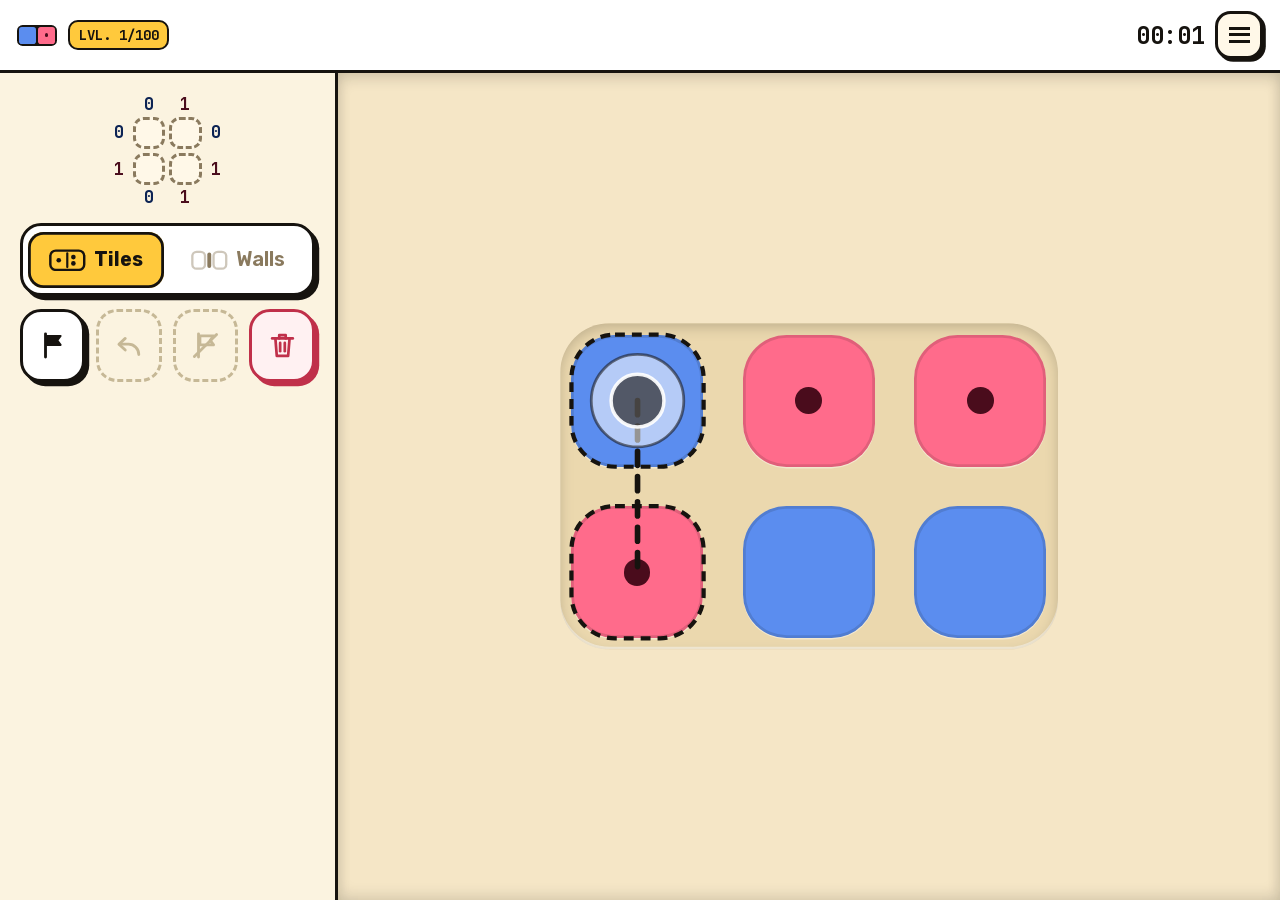
==== coolmath/index.html @ 9a798353 "build 5714780" ====
<!doctype html>
<html lang="en">
  <head>
    <meta charset="UTF-8" />
    <meta name="viewport" content="width=device-width, initial-scale=1, viewport-fit=cover" />
    <meta name="theme-color" content="#fff8e8" />
    <title>Boneset: Domino Puzzle</title>
    <script type="module" crossorigin src="./assets/index-F1v23Ez9.js"></script>
    <link rel="stylesheet" crossorigin href="./assets/index-CDOaywgF.css">
  </head>
  <body>
    <div id="root"></div>
  </body>
</html>
---- coolmath/assets/index-CDOaywgF.css ----
@font-face{font-family:JetBrains Mono;font-style:normal;font-weight:400 700;font-display:swap;src:url([data-uri])format("woff2");unicode-range:U+460-52F,U+1C80-1C8A,U+20B4,U+2DE0-2DFF,U+A640-A69F,U+FE2E-FE2F}@font-face{font-family:JetBrains Mono;font-style:normal;font-weight:400 700;font-display:swap;src:url(./jetbrains-mono-cyrillic-D2jMJ_bk.woff2)format("woff2");unicode-range:U+301,U+400-45F,U+490-491,U+4B0-4B1,U+2116}@font-face{font-family:JetBrains Mono;font-style:normal;font-weight:400 700;font-display:swap;src:url(./jetbrains-mono-latin-ext-Bnd2h4Br.woff2)format("woff2");unicode-range:U+100-2BA,U+2BD-2C5,U+2C7-2CC,U+2CE-2D7,U+2DD-2FF,U+304,U+308,U+329,U+1D00-1DBF,U+1E00-1E9F,U+1EF2-1EFF,U+2020,U+20A0-20AB,U+20AD-20C0,U+2113,U+2C60-2C7F,U+A720-A7FF}@font-face{font-family:JetBrains Mono;font-style:normal;font-weight:400 700;font-display:swap;src:url(./jetbrains-mono-latin-Db4Uuiha.woff2)format("woff2");unicode-range:U+??,U+131,U+152-153,U+2BB-2BC,U+2C6,U+2DA,U+2DC,U+304,U+308,U+329,U+2000-206F,U+20AC,U+2122,U+2191,U+2193,U+2212,U+2215,U+FEFF,U+FFFD}@font-face{font-family:Rubik;font-style:normal;font-weight:500 900;font-display:swap;src:url(./rubik-cyrillic-ext-BgEjOSi_.woff2)format("woff2");unicode-range:U+460-52F,U+1C80-1C8A,U+20B4,U+2DE0-2DFF,U+A640-A69F,U+FE2E-FE2F}@font-face{font-family:Rubik;font-style:normal;font-weight:500 900;font-display:swap;src:url(./rubik-cyrillic-6J3aU1sj.woff2)format("woff2");unicode-range:U+301,U+400-45F,U+490-491,U+4B0-4B1,U+2116}@font-face{font-family:Rubik;font-style:normal;font-weight:500 900;font-display:swap;src:url(./rubik-latin-ext-xIGCplNB.woff2)format("woff2");unicode-range:U+100-2BA,U+2BD-2C5,U+2C7-2CC,U+2CE-2D7,U+2DD-2FF,U+304,U+308,U+329,U+1D00-1DBF,U+1E00-1E9F,U+1EF2-1EFF,U+2020,U+20A0-20AB,U+20AD-20C0,U+2113,U+2C60-2C7F,U+A720-A7FF}@font-face{font-family:Rubik;font-style:normal;font-weight:500 900;font-display:swap;src:url(./rubik-latin-0V_ixqQm.woff2)format("woff2");unicode-range:U+??,U+131,U+152-153,U+2BB-2BC,U+2C6,U+2DA,U+2DC,U+304,U+308,U+329,U+2000-206F,U+20AC,U+2122,U+2191,U+2193,U+2212,U+2215,U+FEFF,U+FFFD}:root{--ink:#16130f;--ink-soft:#4a4136;--sheet:#fff8e8;--card:#fff;--tray:#f5e6c6;--accent:#ffc93c;--done:#3fcf8e;--dash:#c6b896;--muted:#8a7a5e;--error:#e23a57;--sand:#fbf3e0;--plate:#ebd8ae;--danger:#c0304a;--danger-sheet:#fff1f2;--border:2.5px;--drop:5px 5px 0 var(--ink);--column:100%;--zoom:1;--safe-top:calc(var(--safe-area-inset-top,env(safe-area-inset-top,0px)) / var(--zoom));--safe-right:calc(var(--safe-area-inset-right,env(safe-area-inset-right,0px)) / var(--zoom));--safe-bottom:calc(var(--safe-area-inset-bottom,env(safe-area-inset-bottom,0px)) / var(--zoom));--safe-left:calc(var(--safe-area-inset-left,env(safe-area-inset-left,0px)) / var(--zoom));--font-ui:"Rubik", system-ui, -apple-system, "Helvetica Neue", sans-serif;--font-mono:"JetBrains Mono", ui-monospace, "SF Mono", Menlo, monospace;font-family:var(--font-ui);--lightningcss-light:initial;--lightningcss-dark: ;color-scheme:light}@media (width>=720px){:root{--column:640px}}*{box-sizing:border-box}html,body,#root{height:100%}#root{zoom:var(--zoom)}body{background:var(--sheet);color:var(--ink);-webkit-font-smoothing:antialiased;overscroll-behavior:none;margin:0;overflow:hidden}html{-webkit-tap-highlight-color:transparent}button{font:inherit;color:inherit;cursor:pointer}:focus{outline:none}html[data-keyboard] :focus{outline:var(--border) solid var(--ink);outline-offset:3px;box-shadow:none}.app{height:100%}.level{height:calc(100dvh / var(--zoom));background:var(--tray);flex-direction:column;display:flex}.hud{height:calc(52px + var(--safe-top));padding-block:var(--safe-top) 0;padding-inline:max(calc(12px + var(--safe-left)), calc((100% - var(--column)) / 2)) max(calc(12px + var(--safe-right)), calc((100% - var(--column)) / 2));border-bottom:var(--border) solid var(--ink);background:var(--card);flex:none;align-items:center;gap:8px;display:flex}.hud__place{letter-spacing:-.01em;flex:0 auto;align-items:center;gap:8px;min-width:0;margin:0;font-size:15px;font-weight:700;display:flex;overflow:hidden}.hud__pips{background:var(--ink);border-radius:4px;flex:none;gap:1.5px;padding:1.5px;display:inline-flex}.hud__name{text-overflow:ellipsis;white-space:nowrap;overflow:hidden}.hud__badge{border:2px solid var(--ink);background:var(--accent);font-family:var(--font-mono);text-transform:uppercase;white-space:nowrap;border-radius:7px;flex:none;padding:3px 6px;font-size:10px;font-weight:700}.hud__gap{flex:auto}.hud__result{border:2px solid var(--ink);background:var(--sand);border-radius:10px;flex:none;align-items:center;gap:7px;padding:3px 9px;display:flex}.hud__result .clock__time{font-size:17px}.hud__result .hud__note{color:var(--ink);font-size:13px;overflow:visible}.hud__sep{background:#16130f40;border-radius:1px;flex:none;width:2px;height:15px}.hud__pending{background:var(--muted);opacity:.25;border-radius:5px;flex:none;width:32px;height:10px;animation:1.4s ease-in-out infinite pending}.hud__note{text-overflow:ellipsis;min-width:0;font-family:var(--font-mono);color:var(--muted);white-space:nowrap;font-size:10px;font-weight:700;overflow:hidden}@media (width<=389px){.hud{padding-inline:max(calc(10px + var(--safe-left)), calc((100% - var(--column)) / 2)) max(calc(10px + var(--safe-right)), calc((100% - var(--column)) / 2));gap:6px}.hud__result{gap:5px;padding-inline:7px}}.hud__menu{border:var(--border) solid var(--ink);background:var(--sheet);width:34px;height:34px;box-shadow:2px 2px 0 var(--ink);border-radius:11px;flex:none;justify-content:center;align-items:center;padding:0;display:flex}.bars{border-top:2.5px solid var(--ink);border-bottom:2.5px solid var(--ink);width:15px;height:11px;display:block}.bars:before{content:"";background:var(--ink);width:100%;height:2.5px;margin-top:1.75px;display:block}.tick{border-bottom:var(--border) solid var(--ink);border-left:var(--border) solid var(--ink);display:block;transform:rotate(-45deg)}.cross{display:block;position:relative}.cross:before,.cross:after{width:100%;height:var(--border);margin-top:calc(var(--border) / -2);content:"";background:var(--ink);border-radius:1px;position:absolute;top:50%;left:0}.cross:before{transform:rotate(45deg)}.cross:after{transform:rotate(-45deg)}.field{touch-action:none;-webkit-user-select:none;user-select:none;flex:auto;min-height:0;position:relative}.field__stage{position:absolute;inset:0}.field--solved{pointer-events:none}.field--solved .field__stage{animation:.7s ease-out both settle}.field__tray{z-index:1;pointer-events:none;position:absolute;inset:0;overflow:visible}.field__tray-face{fill:var(--plate)}.field__tray-lip{fill:#ffffff80}.field__tray-shade{fill:#16130f2e}.half{z-index:2;transition:transform 80ms ease-out,box-shadow 80ms ease-out;position:absolute;box-shadow:inset 0 0 0 2px #16130f21,0 1px #fff6}.half--deal{animation:.15s cubic-bezier(.2,.8,.25,1) backwards half-deal}.half--press{animation:90ms ease-out both half-press}.half--trail{animation:.14s ease-out both half-trail}.half--nope{z-index:7;animation:.15s ease-in-out both half-nope}.half--covered{z-index:4;box-shadow:inset 0 -3px #16130f29}.half--selected{z-index:6;box-shadow:0 0 0 3px var(--ink), 0 0 0 7px var(--accent), 4px 4px 0 #16130f73;transform:scale(1.06)}.half__dot{border-radius:50%;position:absolute}.bone{z-index:3;box-shadow:0 0 0 2.5px var(--ink), inset 0 2px 0 #ffffffe6, 3px 4px 0 #16130f38;background:linear-gradient(155deg,#fffefa 0%,#fcf5e7 52%,#f0e4cd 100%);position:absolute}.bone--drop{animation:.11s cubic-bezier(.2,.8,.25,1) both bone-drop}.bone--out{z-index:3;pointer-events:none;animation:80ms ease-in both bone-out}.bone--ghost{z-index:2;opacity:.32;pointer-events:none}.bone--duplicate{box-shadow:0 0 0 3px var(--error), inset 0 2px 0 #ffffffe6, 3px 4px 0 #e23a574d;animation:.42s ease-in-out 2 nudge}.bone__divider{background:#16130f9e;border-radius:2px;position:absolute}.wall{z-index:5;background:var(--ink);position:absolute;box-shadow:0 1px #ffffff40}.wall--in{animation:90ms ease-out both wall-grow}.wall--hint{opacity:.22;pointer-events:none;animation:none}.actions{height:44px;padding-block:0;padding-inline:max(calc(18px + var(--safe-left)), calc((100% - var(--column)) / 2)) max(calc(18px + var(--safe-right)), calc((100% - var(--column)) / 2));background:var(--tray);flex:none;justify-content:center;align-items:center;display:flex}.autofill{border:var(--border) solid var(--ink);background:var(--done);height:38px;box-shadow:3px 3px 0 var(--ink);border-radius:13px;align-items:center;gap:9px;padding:0 18px;font-size:15px;font-weight:900;display:inline-flex}.footer{border-top:var(--border) solid var(--ink);background:var(--sand);flex-direction:column;flex:none;display:flex}.footer__body{padding-block:16px calc(16px + var(--safe-bottom));padding-inline:max(calc(14px + var(--safe-left)), calc((100% - var(--column)) / 2)) max(calc(14px + var(--safe-right)), calc((100% - var(--column)) / 2));flex-wrap:wrap;align-items:flex-start;gap:14px;display:flex}.tools{flex-direction:column;flex:130px;gap:9px;min-width:0;display:flex}.modes{border:var(--border) solid var(--ink);background:var(--card);height:52px;box-shadow:3px 3px 0 var(--ink);border-radius:15px;flex:none;gap:4px;padding:4px;display:flex}.mode{--mode-gap:6px;gap:var(--mode-gap);min-width:0;color:var(--muted);background:0 0;border:0;border-radius:11px;flex:1 1 0;justify-content:center;align-items:center;padding:0;font-size:14px;font-weight:600;display:flex}.mode__word{text-overflow:ellipsis;white-space:nowrap;overflow:hidden}.modes--iconic .mode{gap:0}.modes--iconic .mode__word{visibility:hidden;width:0}.mode--active{background:var(--accent);box-shadow:inset 0 0 0 2px var(--ink);color:var(--ink);font-weight:700}html[data-keyboard] .mode:focus{outline-offset:0}.checkpoint{flex:none;gap:8px;display:flex}.checkpoint__button{border:var(--border) solid var(--ink);background:var(--card);min-width:0;height:52px;box-shadow:3px 3px 0 var(--ink);border-radius:15px;flex:1 1 0;justify-content:center;align-items:center;padding:0;display:flex}.checkpoint__button--set{background:var(--accent)}.checkpoint__button:disabled{border-style:dashed;border-color:var(--dash);background:var(--sand);box-shadow:none;color:var(--dash);cursor:default}.checkpoint__button--off{border-style:dashed;border-color:var(--danger);background:var(--danger-sheet);box-shadow:3px 3px 0 var(--danger);color:var(--danger)}.checkpoint__button--clear{border-color:var(--danger);background:var(--danger-sheet);box-shadow:3px 3px 0 var(--danger);color:var(--danger)}.matrix{--matrix-cell:18px;--matrix-label:10px;--matrix-gap:3px;gap:var(--matrix-gap);flex-direction:column;flex:none;align-self:flex-start;display:flex}.matrix__head{gap:var(--matrix-gap);display:flex}.matrix__head:before,.matrix__head:after{width:var(--matrix-label);content:"";flex:none}.matrix__col{width:var(--matrix-cell);text-align:center}.matrix__row{gap:var(--matrix-gap);align-items:center;display:flex}.matrix__label{width:var(--matrix-label);text-align:center;flex:none}.matrix__col,.matrix__label{font-family:var(--font-mono);font-size:9px;font-weight:700;line-height:1}.matrix__cells{gap:var(--matrix-gap);display:flex}.matrix__chip{width:var(--matrix-cell);height:var(--matrix-cell);border-radius:calc(var(--matrix-cell) / 3);justify-content:center;align-items:center;display:flex}.matrix__chip--placed{border:var(--border) solid var(--ink);background:var(--done);box-shadow:2px 2px 0 var(--ink)}.matrix__chip--empty{border:var(--border) dashed var(--muted);background:var(--sheet)}.matrix__chip--duplicate{border:var(--border) solid var(--ink);background:var(--error);box-shadow:2px 2px 0 var(--ink)}.matrix .tick{width:8px;height:4.5px;margin-top:-2px;animation:.32s ease-out both pop}.matrix .cross{width:8px;height:8px;animation:.32s ease-out both pop-cross}.clock__time{font-family:var(--font-mono);letter-spacing:-.02em;font-variant-numeric:tabular-nums;flex:none;font-size:17px;font-weight:700}.veil{z-index:22;background:var(--sheet);text-align:center;border:0;flex-direction:column;justify-content:center;align-items:center;gap:10px;width:100%;padding:24px;display:flex;position:fixed;inset:0}html[data-keyboard] .veil:focus{outline:none}.veil__title{letter-spacing:-.02em;font-size:28px;font-weight:900}.veil__text{max-width:280px;color:var(--ink-soft);font-size:14px;font-weight:500;line-height:1.5}.win{z-index:30;padding:calc(20px + var(--safe-top)) calc(16px + var(--safe-right)) calc(6px + var(--safe-bottom)) calc(16px + var(--safe-left));justify-content:center;align-items:flex-end;display:flex;position:fixed;inset:0}.win:before{content:"";background:linear-gradient(#16130f61 0%,#16130f6b 40%,#16130f9e 70% 100%);animation:.2s ease-out both fade;position:absolute;inset:0}.win__panel{border:var(--border) solid var(--ink);background:var(--card);width:100%;max-width:420px;box-shadow:var(--drop);will-change:transform, opacity;border-radius:24px;flex-direction:column;gap:9px;padding:16px 16px 14px;animation:.42s cubic-bezier(.42,.68,.32,1.3) 60ms both rise;display:flex;position:relative}.win__head{flex-direction:column;gap:3px;display:flex}.win__title{letter-spacing:-.01em;margin:0;font-size:27px;font-weight:900;line-height:1}.win__place{color:var(--ink-soft);margin:0;font-size:15px;font-weight:600}.win__time{border:var(--border) solid var(--ink);background:var(--tray);border-radius:16px;flex-direction:column;gap:2px;padding:8px 14px 10px;display:flex}.win__label{font-family:var(--font-mono);letter-spacing:.12em;text-transform:uppercase;color:var(--muted);font-size:11px}.win__clock{font-family:var(--font-mono);font-variant-numeric:tabular-nums;font-size:32px;font-weight:700;line-height:1.05}.win__board{border:var(--border) solid var(--ink);background:var(--sheet);border-radius:16px;flex-direction:column;padding:9px 14px 11px;display:flex}.win__boardHead{justify-content:space-between;align-items:center;gap:10px;display:flex}.win__counted{border:2px solid var(--ink);background:var(--accent);font-family:var(--font-mono);letter-spacing:.08em;text-transform:uppercase;border-radius:6px;padding:1px 5px;font-size:10px}.win__rank{font-family:var(--font-mono);font-variant-numeric:tabular-nums;margin:5px 0 0;font-size:23px;font-weight:700;line-height:1}.win__first{margin:5px 0 0;font-size:17px;font-weight:600;line-height:1.25}.win__offline{color:var(--ink-soft);text-wrap:pretty;margin:5px 0 0;font-size:15px;line-height:1.35}.win__retry{border:0;border-bottom:2px solid var(--accent);background:0 0;margin:5px 0 4px;padding:0;font-size:14px;font-weight:600}.win__extra{grid-template-rows:0fr;min-height:0;transition:grid-template-rows .2s ease-out;display:grid}.win__extra[data-open=true]{grid-template-rows:1fr}.win__extraInner{min-height:0;margin-inline:-6px;padding-inline:6px;overflow:hidden}.win__ratio{color:var(--ink-soft);margin:5px 0 0;font-size:14px;line-height:1.3}.win__scale{border:2px solid var(--ink);background:var(--tray);border-radius:6px;height:12px;margin-top:2px;position:relative}.win__scaleFill{background:var(--ink);border-radius:2px 0 0 2px;position:absolute;inset:0 auto 0 0}.win__scaleMark{border:2px solid var(--ink);background:var(--accent);border-radius:3px;width:8px;height:14px;margin-left:-4px;position:absolute;top:-3px}.win__scale--top{background:var(--accent)}.win__pending{background:var(--muted);opacity:.25;border-radius:5px;width:48px;height:17px;animation:1.4s ease-in-out infinite pending;display:inline-block}.win__pending--counted{width:66px;height:17px}.win__pending--rank{width:148px;height:23px;margin-top:5px}@keyframes pending{0%,to{opacity:.18}50%{opacity:.35}}@media (prefers-reduced-motion:reduce){.hud__pending,.win__pending,.half,.half--press,.half--trail,.half--nope,.half--deal,.bone--drop,.bone--out,.bone--duplicate,.wall--in,.field--solved .field__stage,.matrix .tick,.matrix .cross{animation:none}.half{transition:none}.half--nope{outline:3px solid var(--error);outline-offset:2px}}.win__button{border:var(--border) solid var(--ink);background:var(--accent);height:58px;box-shadow:4px 4px 0 var(--ink);border-radius:16px;padding:0;font-size:19px;font-weight:700}.win__again{flex-direction:column;align-items:center;gap:4px;display:flex}.win__replay{border:var(--border) solid var(--ink);background:var(--card);border-radius:16px;width:100%;height:44px;padding:0;font-size:17px;font-weight:700}.win__note{font-family:var(--font-mono);color:var(--muted);text-align:center;margin:0;font-size:11px;line-height:1.4}html[data-keyboard] .win__retry:focus{outline-offset:1px}.pause{z-index:15;padding-block:calc(26px + var(--safe-top)) calc(6px + var(--safe-bottom));padding-inline:max(calc(18px + var(--safe-left)), calc((100% - var(--column)) / 2)) max(calc(18px + var(--safe-right)), calc((100% - var(--column)) / 2));background:var(--sheet);flex-direction:column;display:flex;position:fixed;inset:0;overflow:clip}.pause__head{z-index:1;flex:none;align-items:center;gap:14px;display:flex;position:relative}.pause__bones{z-index:0;left:max(0px, calc((100% - var(--column)) / 2));right:max(0px, calc((100% - var(--column)) / 2));top:calc(76px + var(--safe-top));pointer-events:none;position:absolute;bottom:0}.pauseBone{box-sizing:border-box;border:3px solid var(--ink);background:var(--sheet);width:96px;height:180px;box-shadow:var(--drop);border-radius:16px;flex-direction:column;animation:.24s cubic-bezier(.2,.8,.25,1) both pause-bone;display:flex;position:absolute}.pauseBone__half{flex:1;grid-template-rows:repeat(3,1fr);grid-template-columns:repeat(3,1fr);place-items:center;padding:8px 10px;display:grid}.pauseBone__line{background:var(--ink);flex:none;height:3px}.pauseBone__pip{background:var(--ink);border-radius:50%;width:14px;height:14px}.pauseBone--left{top:46px;left:-34px;transform:rotate(-9deg)}.pauseBone--right{background:#fff1d0;animation-delay:40ms;top:20px;right:-40px;transform:rotate(13deg)}.pauseBone--mid{animation-delay:80ms;top:160px;left:104px;transform:rotate(4deg)}.pause__card{z-index:1;border:var(--border) solid var(--ink);background:var(--card);box-shadow:var(--drop);border-radius:24px;flex-direction:column;gap:9px;margin-top:auto;padding:16px 16px 14px;animation:.2s ease-out both pause-card;display:flex;position:relative}.pause__spot{border:var(--border) solid var(--ink);background:var(--tray);border-radius:16px;flex-direction:column;gap:2px;padding:8px 14px 10px;display:flex}.pause__label{font-family:var(--font-mono);letter-spacing:.12em;text-transform:uppercase;color:var(--muted);font-size:11px}.pause__time{font-family:var(--font-mono);font-variant-numeric:tabular-nums;font-size:32px;font-weight:700;line-height:1.05}.pause__copy{background:0 0;border:0;justify-content:center;align-items:center;height:44px;padding:0;display:flex}.pause__copyText{border-bottom:var(--border) solid var(--accent);color:var(--ink-soft);align-items:center;gap:7px;padding-bottom:2px;font-size:14px;font-weight:600;display:inline-flex}.pause__copyIcon{font-size:13px}.pause__quit{border:var(--border) solid var(--ink);background:var(--card);border-radius:16px;justify-content:center;align-items:center;height:44px;font-size:17px;font-weight:700;display:flex}.pause__resume{border:var(--border) solid var(--ink);background:var(--accent);height:58px;box-shadow:4px 4px 0 var(--ink);border-radius:16px;justify-content:center;align-items:center;font-size:19px;font-weight:700;display:flex}.pause__resume,.pause__quit,.pause__failOk{transition:transform 80ms ease-out,box-shadow 80ms ease-out}.pause__resume:active,.pause__failOk:active{box-shadow:0 0 0 var(--ink);transform:translate(4px,4px)}.pause__quit:active{transform:translateY(3px)}.pause__toast{left:26px;right:26px;bottom:calc(100% + 14px + var(--border));background:var(--ink);height:40px;color:var(--sheet);border-radius:14px;justify-content:center;align-items:center;gap:8px;margin:0;font-size:14px;font-weight:600;animation:.16s ease-out both pause-toast;display:flex;position:absolute}.pause__toast--leaving{animation:.2s ease-out both pause-toast-out}.pause__toastTick{color:var(--accent)}.pause__failure{z-index:2;justify-content:center;align-items:center;padding:22px;display:flex;position:fixed;inset:0}.pause__backdrop{background:#16130f8c;border:0;animation:.16s ease-out both fade;position:absolute;inset:0}.pause__failCard{border:var(--border) solid var(--ink);background:var(--card);width:100%;max-width:344px;box-shadow:var(--drop);border-radius:24px;flex-direction:column;gap:10px;padding:18px 18px 16px;display:flex;position:relative}.pause__failTitle{letter-spacing:-.01em;margin:0;font-size:21px;font-weight:800;line-height:1.1}.pause__failText{color:var(--ink-soft);margin:0;font-size:14px;font-weight:500;line-height:1.45}.pause__id{border:var(--border) solid var(--ink);background:var(--tray);font-family:var(--font-mono);overflow-wrap:anywhere;-webkit-user-select:all;user-select:all;border-radius:14px;margin:0;padding:10px 13px;font-size:14px;line-height:1.4}.pause__failOk{border:var(--border) solid var(--ink);background:var(--accent);height:48px;box-shadow:4px 4px 0 var(--ink);border-radius:16px;justify-content:center;align-items:center;margin-top:2px;font-size:17px;font-weight:700;display:flex}@keyframes pause-card{0%{opacity:0;transform:translateY(34px)}to{opacity:1;transform:translateY(0)}}@keyframes pause-bone{0%{opacity:0}to{opacity:1}}@keyframes pause-toast{0%{opacity:0;transform:translateY(8px)}to{opacity:1;transform:translateY(0)}}@keyframes pause-toast-out{0%{opacity:1}to{opacity:0}}@media (prefers-reduced-motion:reduce){.pause__card,.pauseBone,.pause__toast,.pause__backdrop{animation:none}}@media (height<=520px){.pause__bones{display:none}.pause{overflow:clip auto}.pause__card{flex:none}}.confirm{z-index:25;background:#16130f9e;justify-content:center;align-items:center;padding:20px;display:flex;position:fixed;inset:0}.confirm__panel{border:var(--border) solid var(--ink);background:var(--sheet);width:100%;max-width:340px;box-shadow:var(--drop);border-radius:20px;flex-direction:column;gap:9px;padding:18px 18px 16px;display:flex}.confirm__title{letter-spacing:-.01em;margin:0;font-size:20px;font-weight:900}.confirm__text{color:var(--ink-soft);margin:0 0 4px;font-size:14px;font-weight:500;line-height:1.5}.confirm__button{border:var(--border) solid var(--ink);background:var(--card);box-shadow:3px 3px 0 var(--ink);border-radius:12px;padding:12px;font-size:15px;font-weight:900}.confirm__button--main{background:var(--error);color:var(--sheet)}.confirm__button--plain{box-shadow:none;color:var(--muted);background:0 0;border-color:#0000;padding:8px 12px 2px;font-size:14px;font-weight:700}.resume{z-index:30;background:#16130f9e;justify-content:center;align-items:center;padding:20px;display:flex;position:fixed;inset:0}.resume__panel{border:var(--border) solid var(--ink);background:var(--sheet);width:100%;max-width:340px;box-shadow:var(--drop);border-radius:20px;flex-direction:column;gap:9px;padding:18px 18px 16px;display:flex}.resume__title{letter-spacing:-.01em;margin:0;font-size:20px;font-weight:900}.resume__place{align-items:center;gap:8px;margin:0;display:flex}.resume__pips{background:var(--ink);border-radius:5px;flex:none;gap:2px;padding:2px;display:inline-flex}.resume__dim{font-family:var(--font-mono);color:var(--muted);font-size:13px;font-weight:700}.resume__note{text-overflow:ellipsis;white-space:nowrap;font-size:14px;font-weight:700;overflow:hidden}.resume__text{color:var(--ink-soft);margin:0 0 4px;font-size:14px;font-weight:500;line-height:1.5}.resume__button{border:var(--border) solid var(--ink);background:var(--card);box-shadow:3px 3px 0 var(--ink);border-radius:12px;padding:12px;font-size:15px;font-weight:900}.resume__button--main{background:var(--accent)}.resume__button--plain{box-shadow:none;color:var(--muted);background:0 0;border-color:#0000;padding:8px 12px 2px;font-size:14px;font-weight:700}.chapters{z-index:10;background:var(--sheet);overscroll-behavior:contain;position:fixed;inset:0;overflow-y:auto}.chapters__bar{z-index:1;height:calc(56px + var(--safe-top));padding-block:var(--safe-top) 0;padding-inline:max(calc(14px + var(--safe-left)), calc((100% - var(--column)) / 2)) max(calc(14px + var(--safe-right)), calc((100% - var(--column)) / 2));border-bottom:var(--border) solid var(--ink);background:var(--sheet);align-items:baseline;gap:10px;display:flex;position:sticky;top:0}.chapters__title{letter-spacing:-.01em;flex:none;align-self:center;margin:0;font-size:22px;font-weight:900}.chapters__count{min-width:0;font-family:var(--font-mono);color:var(--muted);flex:auto;align-self:center;font-size:11px;font-weight:700}.chapters__close{border:var(--border) solid var(--ink);background:var(--card);width:36px;height:36px;box-shadow:2px 2px 0 var(--ink);border-radius:12px;flex:none;align-self:center;padding:0;font-size:15px;font-weight:800;line-height:1}.chapters__list{padding-block:16px calc(24px + var(--safe-bottom));padding-inline:max(calc(18px + var(--safe-left)), calc((100% - var(--column)) / 2)) max(calc(18px + var(--safe-right)), calc((100% - var(--column)) / 2));flex-direction:column;gap:14px;display:flex}.chapters__card{background:var(--tray);border-radius:20px;flex-direction:column;gap:12px;padding:12px 12px 14px;display:flex}.chapters__name{margin:0;display:flex}.chapters__grid{grid-template-columns:repeat(6,minmax(0,1fr));gap:8px;display:grid}.chapters__tile{aspect-ratio:1;border-radius:14px;justify-content:center;align-items:center;padding:0;font-size:17px;font-weight:800;display:flex;position:relative}.chapters__tile--done{border:var(--border) solid var(--ink);background:var(--done);box-shadow:3px 3px 0 var(--ink)}.chapters__tile--open{border:var(--border) solid var(--ink);background:var(--accent);box-shadow:4px 4px 0 var(--ink)}.chapters__tile--locked{border:var(--border) dashed var(--dash);background:var(--sand);color:var(--dash);cursor:default}.chapters .tick{width:8px;height:4.5px;position:absolute;top:6px;right:7px}.sr-only{clip-path:inset(50%);white-space:nowrap;width:1px;height:1px;position:absolute;overflow:hidden}.chapters__chips{background:var(--ink);box-shadow:3px 3px 0 var(--ink);border-radius:8px;gap:3px;padding:3px;display:inline-flex}.pips__half{position:relative}.pips__dot{border-radius:50%;position:absolute}.legal{z-index:1;color:var(--muted);text-decoration:underline;-webkit-text-decoration-color:var(--dash);text-decoration-color:var(--dash);text-underline-offset:3px;align-self:center;padding:8px 10px;font-size:12px;position:relative}.menu>.legal{margin-top:auto}.level>.legal{flex:none;padding:5px 10px}@media (hover:hover){.legal:hover{color:var(--ink);-webkit-text-decoration-color:var(--ink);text-decoration-color:var(--ink)}}.menu{height:calc(100dvh / var(--zoom));padding-block:calc(26px + var(--safe-top)) calc(18px + var(--safe-bottom));padding-inline:max(calc(18px + var(--safe-left)), calc((100% - var(--column)) / 2)) max(calc(18px + var(--safe-right)), calc((100% - var(--column)) / 2));background:var(--sheet);overscroll-behavior:contain;flex-direction:column;gap:30px;display:flex;position:relative;overflow:clip auto}.menu__head{align-items:center;gap:14px;display:flex}.menu__title{letter-spacing:-.02em;flex:1;margin:0;font-size:34px;font-weight:900;line-height:1}.menu__mark{flex:none;width:52px;height:50px;position:relative}.menu__markGhost,.menu__bonesGhost{background:#16130f14;border:3px dashed #16130f61;border-radius:12px;position:absolute}.menu__markGhost{width:34px;height:45px;top:3px;left:14px;transform:rotate(-7deg)}.menu__markBone{width:34px;height:45px;position:absolute;top:0;left:0;transform:rotate(-7deg)}.menu__markBone,.menu__bonesBone{box-sizing:border-box;border:3px solid var(--ink);box-shadow:4px 4px 0 var(--ink);background:linear-gradient(155deg,#fffefa 0%,#f0e4cd 100%);border-radius:12px;flex-direction:column;padding:4px;display:flex}.menuBone__half{flex:1;justify-content:center;align-items:center;gap:3px;display:flex}.menuBone__line{background:var(--ink);border-radius:2px;flex:none;height:3px;margin:0 2px}.menuBone__pip{background:var(--ink);border-radius:50%;width:7px;height:7px}.menu__tools{flex:none;gap:8px;display:flex}.menu__tool{box-sizing:border-box;border:var(--border) solid var(--ink);background:var(--card);width:48px;height:48px;font-family:var(--font-mono);color:var(--ink);border-radius:14px;justify-content:center;align-items:center;font-size:14px;font-weight:700;display:flex;position:relative;overflow:hidden}.menu__tool--on{background:var(--ink);color:var(--sheet)}.menu__tool--on .menu__note{color:var(--sheet);font-size:20px}.menu__tool .menu__note{color:var(--muted);font-size:20px}.menu__toolIcon{fill:none;width:22px;height:22px;stroke:var(--muted);stroke-width:2.2px;stroke-linecap:round}.menu__tool--on .menu__toolIcon{stroke:var(--sheet)}.menu__toolSlash{background:var(--ink);width:38px;height:3px;position:absolute;top:19px;left:2px;transform:rotate(-42deg)}@media (width<=389px){.menu__head,.pause__head{gap:10px}.menu__title{font-size:25px}.menu__tool{width:44px;height:44px}}.menu__head--three{gap:10px}.menu__head--three .menu__tool{width:44px;height:44px}.menu__head--three .menu__title{font-size:clamp(20px, calc((100vw / var(--zoom) - 256px) / 4.5), 34px)}.menu__list{z-index:1;flex-direction:column;gap:10px;display:flex;position:relative}.menu__head{z-index:1;position:relative}.menu__item{border:var(--border) solid var(--ink);background:var(--card);min-height:72px;box-shadow:5px 5px 0 var(--ink);text-align:left;border-radius:18px;align-items:center;gap:12px;padding:13px 18px;display:flex}.menu__text{flex-direction:column;flex:1;gap:6px;min-width:0;display:flex}.menu__item--main{background:var(--accent);min-height:96px}.menu__item--start{min-height:110px}.menu__name{letter-spacing:-.01em;font-size:19px;font-weight:700;line-height:1}.menu__item--main .menu__name{font-size:25px;font-weight:800}.menu__item--start .menu__name{font-size:34px;font-weight:900}.menu__hint{color:var(--muted);font-size:15px;font-weight:600;line-height:1}.menu__item--main .menu__hint{color:#6b5a2e}.menu__note{font-family:var(--font-mono);font-variant-numeric:tabular-nums;color:var(--muted);flex:none;font-size:13px;font-weight:700}.menu__item--main .menu__note{border:2px solid var(--ink);color:var(--ink);border-radius:10px;padding:5px 9px;font-size:15px}.menu__itemBone{box-sizing:border-box;border:3px solid var(--ink);background:var(--sheet);border-radius:12px;flex-direction:column;flex:none;width:36px;height:48px;padding:4px;display:flex;transform:rotate(-7deg)}.menu__scale{gap:3px;display:flex}.menu__step{background:#e8e0ce;border-radius:3px;flex:1 1 0;max-width:24px;height:6px}.menu__step--done{background:var(--ink)}.menu__step--now{background:var(--accent)}.menu__challenges{border:var(--border) solid var(--ink);box-shadow:5px 5px 0 var(--ink);background:#fff1d0;border-radius:18px;flex-direction:column;display:flex;overflow:hidden}.menu__challengeTitle{border-bottom:var(--border) solid var(--ink);letter-spacing:-.01em;margin:0;padding:13px 18px 11px;font-size:19px;font-weight:700}.menu__row{grid-template-columns:repeat(3,minmax(0,1fr));display:grid}.menu__slot{border:0;border-right:var(--border) solid var(--ink);text-align:left;background:0 0;flex-direction:column;justify-content:center;gap:9px;min-width:0;min-height:88px;padding:12px;display:flex}.menu__slot:last-child{border-right:0}html[data-keyboard] .menu__slot:focus{outline-offset:calc(-3px - var(--border))}.menu__slot--done{background:var(--accent)}.menu__slot--done .menu__note{color:#6b5a2e}.menu__place{box-sizing:border-box;background:var(--ink);height:22px;color:var(--accent);font-family:var(--font-mono);font-variant-numeric:tabular-nums;white-space:nowrap;border-radius:7px;align-items:center;padding:0 6px;font-size:10px;font-weight:700;line-height:1;display:flex}.menu__slotHead{flex-wrap:wrap;justify-content:space-between;align-items:center;gap:5px;display:flex}.menu__slotName{font-size:15px;font-weight:700;line-height:1}.menu__tick{box-sizing:border-box;border:2.5px solid var(--ink);background:var(--sheet);border-radius:7px;justify-content:center;align-items:center;width:22px;height:22px;font-size:13px;font-weight:700;line-height:1;display:flex}.menu__tick--done{background:var(--ink);color:var(--accent)}.menu__bones{z-index:0;pointer-events:none;position:fixed;inset:0;overflow:clip}.menu__bonesGhost{left:calc(max(0px, (100% - var(--column)) / 2) - 50px);border-width:8px;border-radius:40px;width:158px;height:228px;position:absolute;bottom:-128px;transform:rotate(15deg)}.menu__bonesBone{right:calc(max(0px, (100% - var(--column)) / 2) - 56px);width:158px;height:228px;box-shadow:none;border-width:8px;border-radius:40px;padding:11px;position:absolute;bottom:-146px;transform:rotate(-12deg)}.menu__bonesBone .menuBone__line{border-radius:4px;height:8px;margin:0 3px}.menu__bonesBone .menuBone__pip{width:21px;height:21px}.menu__bonesBone .menuBone__half{gap:8px}.menu__langSheet{z-index:20;flex-direction:column;justify-content:flex-end;display:flex;position:fixed;inset:0}.menu__langBackdrop{background:#16130f61;border:0;position:absolute;inset:0}.menu__langCard{max-height:calc(86dvh / var(--zoom));padding:18px 18px calc(26px + var(--safe-bottom));padding-inline:max(calc(18px + var(--safe-left)), calc((100% - var(--column)) / 2)) max(calc(18px + var(--safe-right)), calc((100% - var(--column)) / 2));border-top:var(--border) solid var(--ink);background:var(--sheet);border-radius:24px 24px 0 0;flex-direction:column;gap:8px;animation:.26s cubic-bezier(.2,.8,.25,1) both menu-sheet;display:flex;position:relative}.menu__langHead{justify-content:space-between;align-items:center;margin-bottom:8px;display:flex}.menu__langTitle{margin:0;font-size:23px;font-weight:800;line-height:1}.menu__langList{overscroll-behavior:contain;flex-direction:column;flex-shrink:1;gap:8px;min-height:0;display:flex;overflow-y:auto}.menu__lang{border:var(--border) solid var(--ink);background:var(--card);text-align:left;border-radius:15px;flex-shrink:0;align-items:center;gap:10px;min-height:58px;padding:0 16px;display:flex}.menu__lang--on{background:var(--accent)}.menu__langName{flex:1;font-size:17px;font-weight:700}.menu__item,.menu__lang{transition:transform 80ms ease-out,box-shadow 80ms ease-out}.menu__item:active,.menu__lang:active{box-shadow:0 0 0 var(--ink);transform:translate(5px,5px)}.menu__tool,.menu__slot{transition:transform 80ms ease-out}.menu__tool:active,.menu__slot:active{transform:translateY(3px)}@keyframes menu-deal{0%{opacity:0;transform:translateY(-20px)}to{opacity:1;transform:translateY(0)}}@keyframes menu-rise{0%{opacity:0;transform:translateY(56px)}to{opacity:1;transform:translateY(0)}}@keyframes menu-sheet{0%{transform:translateY(100%)}to{transform:translateY(0)}}.menu__head,.menu__item,.menu__challenges{animation:.28s cubic-bezier(.2,.8,.25,1) both menu-deal}.menu__bones{animation:.34s cubic-bezier(.2,.8,.25,1) .24s both menu-rise}@media (prefers-reduced-motion:reduce){.menu__head,.menu__item,.menu__challenges,.menu__bones,.menu__langCard{animation:none}}.finale{height:calc(100dvh / var(--zoom));padding:calc(24px + var(--safe-top)) calc(20px + var(--safe-right)) calc(24px + var(--safe-bottom)) calc(20px + var(--safe-left));background:var(--sheet);display:flex;overflow-y:auto}.finale__card{border:var(--border) solid var(--ink);background:var(--card);width:100%;max-width:420px;box-shadow:var(--drop);border-radius:20px;flex-direction:column;flex:none;gap:12px;margin:auto;padding:22px 20px 24px;display:flex}.finale__title{letter-spacing:-.01em;margin:0;font-size:22px;font-weight:900}.finale__text{color:var(--ink-soft);margin:0;font-size:14px;font-weight:500;line-height:1.5}.finale__button{border:var(--border) solid var(--ink);background:var(--accent);box-shadow:3px 3px 0 var(--ink);border-radius:12px;margin-top:6px;padding:12px;font-size:15px;font-weight:900}.survey{border-top:var(--border) solid var(--ink);flex-direction:column;gap:8px;margin-top:4px;padding-top:14px;display:flex}.survey__question{margin:0;font-size:14px;font-weight:900}.survey__scale{grid-template-columns:repeat(11,1fr);gap:2px;display:grid}.survey__mark{border:var(--border) solid var(--ink);background:var(--card);height:38px;color:var(--ink);border-radius:9px;padding:0;font-size:13px;font-weight:700}.survey__mark[data-mark=picked]{background:var(--accent);box-shadow:inset 3px 3px #16130f1f}.survey__bounds{color:var(--muted);justify-content:space-between;gap:8px;font-size:11px;font-weight:600;display:flex}.survey__comment{flex-direction:column;gap:6px;margin-top:6px;display:flex}.survey__field{border:var(--border) solid var(--ink);background:var(--card);font-family:var(--font-ui);color:var(--ink);resize:none;border-radius:14px;padding:10px 12px;font-size:14px}.survey__field::placeholder{color:var(--dash)}.survey__send{border:var(--border) solid var(--ink);background:var(--card);box-shadow:3px 3px 0 var(--ink);border-radius:12px;margin-top:2px;padding:11px;font-size:14px;font-weight:900}.survey__send:disabled{box-shadow:none;opacity:.45}.survey__hint{color:var(--muted);margin:0;font-size:12px;font-weight:500}.survey__thanks{border:var(--border) solid var(--ink);background:var(--sand);border-radius:14px;margin:0;padding:12px 14px;font-size:14px;font-weight:700}@keyframes pop{0%{opacity:0;transform:rotate(-45deg)scale(.2)}60%{transform:rotate(-45deg)scale(1.2)}to{opacity:1;transform:rotate(-45deg)scale(1)}}@keyframes pop-cross{0%{opacity:0;transform:scale(.2)}60%{transform:scale(1.2)}to{opacity:1;transform:scale(1)}}@keyframes bone-drop{0%{opacity:0;transform:translateY(-4px)scale(.92)}to{opacity:1;transform:translateY(0)scale(1)}}@keyframes bone-out{0%{opacity:1;transform:scale(1)}to{opacity:0;transform:translateY(-3px)scale(.94)}}@keyframes half-press{0%,to{transform:translateY(0)}45%{transform:translateY(2px)}}@keyframes half-trail{0%{box-shadow:0 0 0 3px var(--ink), 0 0 0 7px var(--accent), 4px 4px 0 #16130f73;transform:scale(1.06)}to{transform:scale(1);box-shadow:inset 0 0 0 2px #16130f21,0 1px #fff6}}@keyframes half-nope{0%,to{transform:translate(0)}30%{transform:translate(-2.5px)}70%{transform:translate(2.5px)}}@keyframes half-deal{0%{opacity:0;transform:scale(.55)}70%{opacity:1;transform:scale(1.06)}to{opacity:1;transform:scale(1)}}@keyframes wall-grow{0%{opacity:.3;transform:scale(.4)}to{opacity:1;transform:scale(1)}}@keyframes nudge{0%,to{transform:translate(0)}25%{transform:translate(-3px)}75%{transform:translate(3px)}}@keyframes fade{0%{opacity:0}to{opacity:1}}@keyframes rise{0%{opacity:0;transform:translateY(72px)}to{opacity:1;transform:translateY(0)}}@keyframes settle{0%{transform:scale(1)}22%{transform:scale(.985)}55%{transform:scale(1.025)}to{transform:scale(1)}}@media (prefers-reduced-motion:reduce){*,:before,:after{transition-duration:.01ms!important;animation-duration:.01ms!important;animation-iteration-count:1!important}}.builder,.history{--gutter:18px;height:calc(100dvh / var(--zoom));background:var(--sheet);overscroll-behavior:contain;flex-direction:column;display:flex}.history{overflow-y:auto}.screen__bar{z-index:1;height:calc(56px + var(--safe-top));padding-block:var(--safe-top) 0;padding-inline:max(calc(var(--gutter,14px) + var(--safe-left)), calc((100% - var(--column)) / 2)) max(calc(var(--gutter,14px) + var(--safe-right)), calc((100% - var(--column)) / 2));border-bottom:var(--border) solid var(--ink);background:var(--sheet);flex:none;align-items:center;gap:12px;display:flex;position:sticky;top:0}.screen__title{letter-spacing:-.01em;text-overflow:ellipsis;white-space:nowrap;flex:1;min-width:0;margin:0;font-size:22px;font-weight:900;overflow:hidden}.screen__close{border:var(--border) solid var(--ink);background:var(--card);width:36px;height:36px;box-shadow:2px 2px 0 var(--ink);border-radius:12px;flex:none;padding:0;font-size:15px;font-weight:800;line-height:1}.builder{--gutter:16px}.builder__body{padding-block:12px 16px;padding-inline:max(calc(var(--gutter) + var(--safe-left)), calc((100% - var(--column)) / 2)) max(calc(var(--gutter) + var(--safe-right)), calc((100% - var(--column)) / 2));flex-direction:column;flex:1;gap:12px;display:flex;overflow-y:auto}.builder__block{flex-direction:column;gap:6px;display:flex}.builder__label{font-family:var(--font-mono);letter-spacing:.1em;text-transform:uppercase;color:var(--muted);margin:0;font-size:10px;font-weight:700}.builder__hint{color:var(--muted);margin:0;font-size:13px;font-weight:600;line-height:1.4}.builder__steps{grid-template-columns:repeat(3,minmax(0,1fr));gap:7px;display:grid}.builder__step{border:var(--border) solid var(--ink);background:var(--card);height:40px;box-shadow:3px 3px 0 var(--ink);border-radius:13px;justify-content:center;align-items:center;padding:0 4px;display:flex}.builder__pips{background:var(--ink);border-radius:4px;gap:1.5px;padding:1.5px;display:inline-flex}.builder__step--active{background:var(--accent);box-shadow:4px 4px 0 var(--ink)}.builder__grades{gap:7px;display:flex}.builder__grade{border:var(--border) solid var(--ink);background:var(--card);min-width:0;height:42px;box-shadow:3px 3px 0 var(--ink);border-radius:13px;flex:1 1 0;padding:0 4px;font-size:13px;font-weight:700}.builder__grade--active{background:var(--accent);box-shadow:4px 4px 0 var(--ink)}.builder__grade[data-reachable=no]{border-color:var(--dash);background:var(--sand);box-shadow:none;color:var(--dash);cursor:default}.builder__toggles{flex-direction:column;gap:6px;display:flex}.builder__toggle{border:var(--border) solid var(--ink);background:var(--card);min-height:40px;box-shadow:3px 3px 0 var(--ink);text-align:left;border-radius:13px;justify-content:space-between;align-items:center;gap:10px;padding:7px 7px 7px 13px;font-size:14px;font-weight:700;display:flex}.builder__toggle-text{flex-direction:column;gap:2px;min-width:0;display:flex}.builder__toggle-hint{color:var(--muted);font-size:12px;font-weight:600;line-height:1.3}.builder__switch{border:var(--border) solid var(--ink);background:var(--sand);border-radius:999px;flex:none;justify-content:flex-start;align-items:center;width:48px;height:26px;padding:0 2px;display:flex}.builder__toggle--on .builder__switch{background:var(--accent);justify-content:flex-end}.builder__knob{background:var(--ink);border-radius:50%;width:18px;height:18px}.builder__refusal{border:var(--border) solid var(--error);background:var(--card);border-radius:14px;margin:0;padding:11px 13px;font-size:13px;font-weight:700;line-height:1.4}.builder__panel{padding-block:12px calc(16px + var(--safe-bottom));padding-inline:max(calc(var(--gutter) + var(--safe-left)), calc((100% - var(--column)) / 2)) max(calc(var(--gutter) + var(--safe-right)), calc((100% - var(--column)) / 2));border-top:var(--border) solid var(--ink);background:var(--sand);flex-direction:column;flex:none;gap:10px;display:flex}.builder__panel .builder__refusal{padding:8px 11px;font-size:12px}.builder__id{gap:8px;display:flex}.builder__input{border:var(--border) solid var(--ink);background:var(--card);min-width:0;height:46px;font-family:var(--font-mono);color:var(--ink);border-radius:14px;flex:1;padding:0 13px;font-size:12px}.builder__input::placeholder{color:var(--dash)}.builder__open{border:var(--border) solid var(--ink);background:var(--card);width:96px;height:46px;box-shadow:3px 3px 0 var(--ink);border-radius:14px;flex:none;padding:0;font-size:14px;font-weight:700}.builder__open:disabled{border-style:dashed;border-color:var(--dash);box-shadow:none;color:var(--dash);cursor:default;background:0 0}.builder__verdict{font-family:var(--font-mono);color:var(--muted);align-items:center;gap:8px;margin:0;font-size:12px;display:flex}.builder__play{border:var(--border) solid var(--ink);background:var(--accent);height:58px;box-shadow:4px 4px 0 var(--ink);border-radius:18px;font-size:19px;font-weight:800}.history__list{padding-block:16px calc(24px + var(--safe-bottom));padding-inline:max(calc(var(--gutter) + var(--safe-left)), calc((100% - var(--column)) / 2)) max(calc(var(--gutter) + var(--safe-right)), calc((100% - var(--column)) / 2));flex-direction:column;flex:1;gap:10px;display:flex}.history__day{flex-direction:column;gap:10px;display:flex}.history__day+.history__day{margin-top:8px}.history__day-title{font-family:var(--font-mono);letter-spacing:.08em;text-transform:uppercase;color:var(--muted);align-items:center;gap:10px;margin:0;font-size:11px;font-weight:700;display:flex}.history__day-title:after{background:var(--dash);content:"";border-radius:1px;flex:1;height:2px}.history__row{border:var(--border) solid var(--ink);background:var(--card);box-shadow:var(--drop);text-align:left;border-radius:16px;flex-direction:column;gap:6px;padding:12px 14px;display:flex}.history__top{align-items:baseline;gap:10px;display:flex}.history__pips{background:var(--ink);border-radius:5px;flex:none;gap:2px;padding:2px;display:inline-flex}.history__step{flex:1;align-items:center;gap:8px;min-width:0;display:flex}.history__size{font-family:var(--font-mono);color:var(--muted);font-size:12px;font-weight:700}.history__time{border:var(--border) solid var(--ink);background:var(--accent);font-family:var(--font-mono);border-radius:10px;flex:none;padding:4px 9px;font-size:12px;font-weight:700}.history__slot{flex:none;justify-content:flex-end;min-width:80px;display:flex}.history__place{border:var(--border) solid var(--muted);font-family:var(--font-mono);color:var(--muted);border-radius:10px;flex:none;padding:4px 8px;font-size:12px;font-weight:700}.history__pending{background:var(--muted);opacity:.18;border-radius:10px;flex:none;width:42px;height:24px;animation:1.4s ease-in-out infinite pending}@media (prefers-reduced-motion:reduce){.history__pending{animation:none}}.history__meta{font-family:var(--font-mono);color:var(--muted);font-size:11px;line-height:1.4}.history__broken{border:var(--border) solid var(--error);background:var(--card);border-radius:14px;margin:0;padding:11px 13px;font-size:13px;font-weight:700}.level__field{background:var(--tray);flex-direction:column;flex:auto;min-height:0;display:flex;position:relative;box-shadow:inset 0 4px 10px #16130f24,inset 0 -4px 10px #16130f1a}.level__field .field{flex:auto}.lesson{z-index:6;max-width:min(var(--column), 640px);border:var(--border) solid var(--ink);background:var(--accent);box-shadow:var(--drop);pointer-events:none;border-radius:14px;align-items:center;gap:10px;margin-inline:auto;padding:9px 10px 9px 12px;display:flex;position:absolute;bottom:6px;left:10px;right:10px}.lesson__text{flex:auto;margin:0;font-size:13px;font-weight:600;line-height:1.25}.lesson__skip{border:var(--border) solid var(--ink);background:var(--card);color:var(--ink);font-family:var(--font-ui);pointer-events:auto;cursor:pointer;border-radius:10px;flex:none;padding:6px 10px;font-size:11px;font-weight:700}.field__hint{z-index:5;pointer-events:none;position:absolute;inset:0;overflow:visible}.field__hint-cell{fill:none;stroke:var(--ink);stroke-dasharray:7 5;stroke-width:3px}.field__hint-line{fill:none;stroke:var(--ink);stroke-dasharray:10 8;stroke-linecap:round;stroke-linejoin:round;stroke-width:4px;animation:.9s linear infinite hint-run}.field__hint-seam{fill:var(--accent);stroke:var(--ink);stroke-width:2.5px}.field__hint-pad{fill:#16130f9e;stroke:#ffffffeb;stroke-width:2.5px}.field__hint-touch{fill:#ffffff8c;stroke:#16130f8c;stroke-width:2px;animation:1.3s ease-out infinite hint-touch}@keyframes hint-touch{0%{opacity:.15;transform:scale(.55)}55%{opacity:.5;transform:scale(1)}to{opacity:.15;transform:scale(.55)}}.trace{z-index:6;pointer-events:none;width:100%;height:100%;position:fixed;inset:0;overflow:visible}.trace__chip{fill:var(--done);stroke:var(--ink);stroke-width:var(--border)}.trace__tick{fill:none;stroke:var(--ink);stroke-width:2.5px;stroke-linecap:round;stroke-linejoin:round}.trace__ring{fill:none;stroke:var(--ink);stroke-width:3px}@keyframes trace-ring{0%{opacity:0;transform-box:fill-box;transform-origin:50%;transform:scale(.9)}12%{opacity:.9;transform-box:fill-box;transform-origin:50%;transform:scale(1)}to{opacity:0;transform-box:fill-box;transform-origin:50%;transform:scale(2.1)}}.field__hint-edge{fill:none;stroke:var(--ink);stroke-dasharray:7 5;stroke-width:3px}@keyframes hint-run{to{stroke-dashoffset:-18px}}.crash{min-height:calc(100dvh / var(--zoom));background:var(--sheet);color:var(--ink);text-align:center;flex-direction:column;justify-content:center;align-items:center;gap:16px;padding:24px;display:flex}.crash__title{margin:0;font-size:24px;font-weight:900}.crash__hint{max-width:32ch;color:var(--ink-soft);margin:0;font-size:16px;line-height:1.5}.crash__button{border:var(--border) solid var(--ink);background:var(--accent);box-shadow:var(--drop);border-radius:14px;padding:14px 20px;font-size:16px;font-weight:900}.scene__head{padding-block:calc(14px + var(--safe-top)) 10px;padding-inline:max(calc(16px + var(--safe-left)), calc((100% - var(--column)) / 2)) max(calc(16px + var(--safe-right)), calc((100% - var(--column)) / 2));justify-content:space-between;align-items:center;gap:12px;display:flex}.scene__title{letter-spacing:-.01em;margin:0;font-size:19px;font-weight:800}.scene__close{border:var(--border) solid var(--ink);background:var(--card);color:var(--ink);font-family:var(--font-ui);cursor:pointer;border-radius:12px;flex:none;padding:8px 12px;font-size:12px;font-weight:700}.lesson__act{border:var(--border) solid var(--ink);background:var(--ink);color:var(--sheet);font-family:var(--font-ui);pointer-events:auto;cursor:pointer;border-radius:10px;flex:none;padding:6px 10px;font-size:11px;font-weight:700}[data-lesson-focus]{outline:3px dashed var(--ink);outline-offset:3px}@media (width>=720px){.pause__card{margin-top:28px;margin-bottom:auto}.pause__toast{left:0;right:0;top:calc(100% + 14px + var(--border));bottom:auto}.pause__bones{height:0;top:auto}.pauseBone--left{top:auto;bottom:-96px}.pauseBone--right{top:auto;bottom:-84px;right:-24px}.pauseBone--mid{top:auto;bottom:-126px;left:calc(50% - 48px)}}@media (width>=640px) and (height>=360px) and (orientation:landscape){.level{--panel:clamp(240px, calc(23vw / var(--zoom)), 320px);grid-template-rows:auto minmax(0,1fr) auto auto;grid-template-areas:"hud hud""panel field""panel actions""panel legal";grid-template-columns:var(--panel) minmax(0, 1fr);display:grid}.level>.legal{grid-area:legal}.hud,.scene__head{--column:100%;grid-area:hud}.level__field{grid-area:field}.actions{grid-area:actions}.footer{border-top:0;border-right:var(--border) solid var(--ink);grid-area:panel;overflow-y:auto}.footer__body{flex-flow:column;align-items:stretch;gap:12px}.matrix{--matrix-label:14px;--matrix-cell:clamp(18px, calc((var(--panel) - 28px - 2 * var(--matrix-label) - 8 * var(--matrix-gap)) / 7), 26px);align-self:center}.matrix__col,.matrix__label{font-size:12px}}@media (hover:hover) and (pointer:fine){button:not(:disabled){transition:transform 90ms ease-out}button:not(:disabled,.mode,.veil,.menu__item,.menu__slot,.menu__tool,.menu__lang,.pause__resume,.pause__quit,.pause__failOk):hover{transform:translate(-1px,-1px)}button:not(:disabled,.mode,.veil,.menu__item,.menu__slot,.menu__tool,.menu__lang,.pause__resume,.pause__quit,.pause__failOk):active{transform:translate(1px,1px)}.mode:not(.mode--active):hover{background:var(--sheet);color:var(--ink)}.field:not(.field--solved) .half:not(.half--covered,.half--selected):hover{filter:brightness(1.05);transform:translateY(-1px)}}
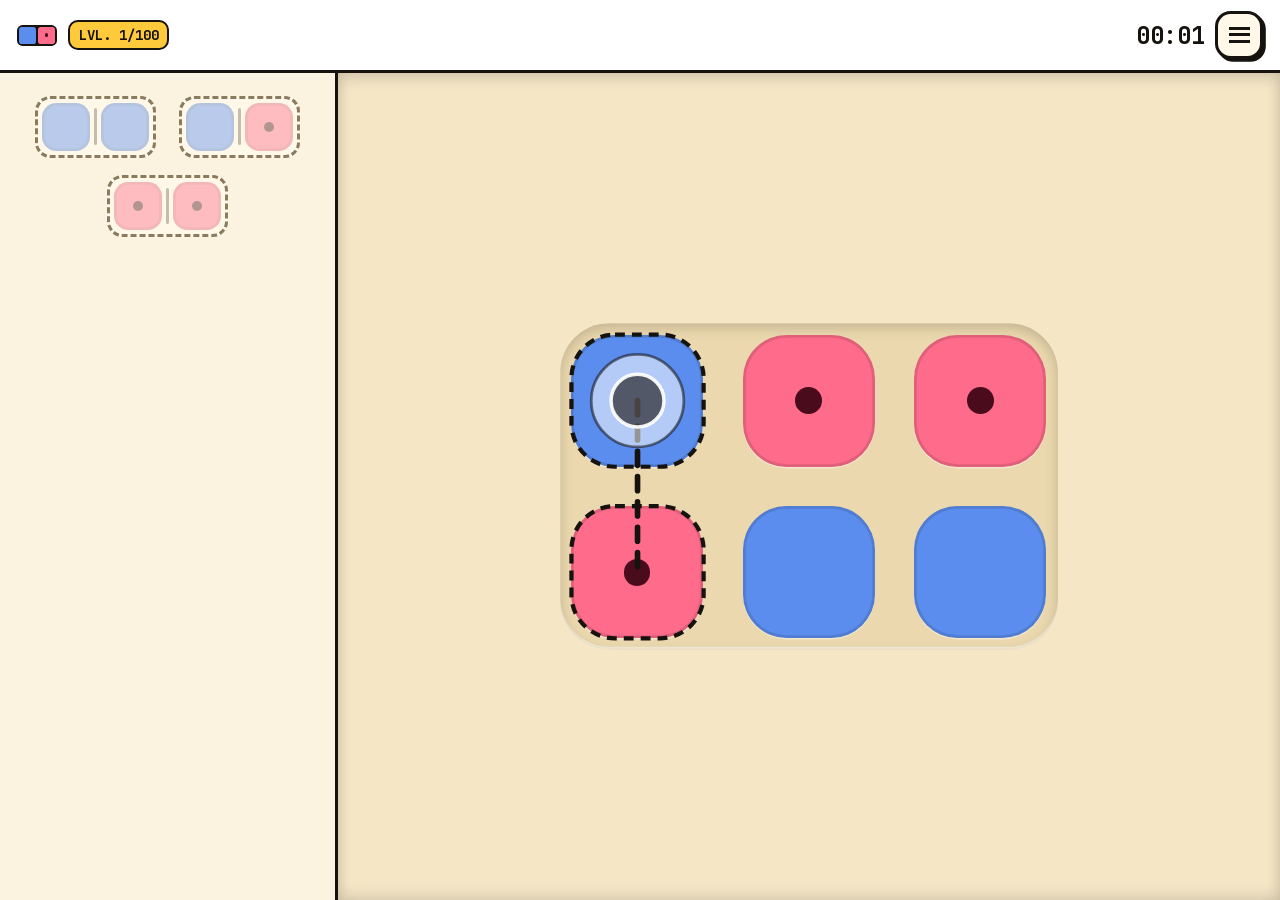
==== commit cb5b68cd: "build 97dc9e6" ====
--- a/coolmath/index.html
+++ b/coolmath/index.html
@@ -5,8 +5,8 @@
     <meta name="viewport" content="width=device-width, initial-scale=1, viewport-fit=cover" />
     <meta name="theme-color" content="#fff8e8" />
     <title>Boneset: Domino Puzzle</title>
-    <script type="module" crossorigin src="./assets/index-F1v23Ez9.js"></script>
-    <link rel="stylesheet" crossorigin href="./assets/index-CDOaywgF.css">
+    <script type="module" crossorigin src="./assets/index-CPFTTy25.js"></script>
+    <link rel="stylesheet" crossorigin href="./assets/index-qqM7OdHK.css">
   </head>
   <body>
     <div id="root"></div>
--- a/coolmath/assets/index-qqM7OdHK.css
+++ b/coolmath/assets/index-qqM7OdHK.css
@@ -0,0 +1 @@
+@font-face{font-family:JetBrains Mono;font-style:normal;font-weight:400 700;font-display:swap;src:url([data-uri])format("woff2");unicode-range:U+460-52F,U+1C80-1C8A,U+20B4,U+2DE0-2DFF,U+A640-A69F,U+FE2E-FE2F}@font-face{font-family:JetBrains Mono;font-style:normal;font-weight:400 700;font-display:swap;src:url(./jetbrains-mono-cyrillic-D2jMJ_bk.woff2)format("woff2");unicode-range:U+301,U+400-45F,U+490-491,U+4B0-4B1,U+2116}@font-face{font-family:JetBrains Mono;font-style:normal;font-weight:400 700;font-display:swap;src:url(./jetbrains-mono-latin-ext-Bnd2h4Br.woff2)format("woff2");unicode-range:U+100-2BA,U+2BD-2C5,U+2C7-2CC,U+2CE-2D7,U+2DD-2FF,U+304,U+308,U+329,U+1D00-1DBF,U+1E00-1E9F,U+1EF2-1EFF,U+2020,U+20A0-20AB,U+20AD-20C0,U+2113,U+2C60-2C7F,U+A720-A7FF}@font-face{font-family:JetBrains Mono;font-style:normal;font-weight:400 700;font-display:swap;src:url(./jetbrains-mono-latin-Db4Uuiha.woff2)format("woff2");unicode-range:U+??,U+131,U+152-153,U+2BB-2BC,U+2C6,U+2DA,U+2DC,U+304,U+308,U+329,U+2000-206F,U+20AC,U+2122,U+2191,U+2193,U+2212,U+2215,U+FEFF,U+FFFD}@font-face{font-family:Rubik;font-style:normal;font-weight:500 900;font-display:swap;src:url(./rubik-cyrillic-ext-BgEjOSi_.woff2)format("woff2");unicode-range:U+460-52F,U+1C80-1C8A,U+20B4,U+2DE0-2DFF,U+A640-A69F,U+FE2E-FE2F}@font-face{font-family:Rubik;font-style:normal;font-weight:500 900;font-display:swap;src:url(./rubik-cyrillic-6J3aU1sj.woff2)format("woff2");unicode-range:U+301,U+400-45F,U+490-491,U+4B0-4B1,U+2116}@font-face{font-family:Rubik;font-style:normal;font-weight:500 900;font-display:swap;src:url(./rubik-latin-ext-xIGCplNB.woff2)format("woff2");unicode-range:U+100-2BA,U+2BD-2C5,U+2C7-2CC,U+2CE-2D7,U+2DD-2FF,U+304,U+308,U+329,U+1D00-1DBF,U+1E00-1E9F,U+1EF2-1EFF,U+2020,U+20A0-20AB,U+20AD-20C0,U+2113,U+2C60-2C7F,U+A720-A7FF}@font-face{font-family:Rubik;font-style:normal;font-weight:500 900;font-display:swap;src:url(./rubik-latin-0V_ixqQm.woff2)format("woff2");unicode-range:U+??,U+131,U+152-153,U+2BB-2BC,U+2C6,U+2DA,U+2DC,U+304,U+308,U+329,U+2000-206F,U+20AC,U+2122,U+2191,U+2193,U+2212,U+2215,U+FEFF,U+FFFD}:root{--ink:#16130f;--ink-soft:#4a4136;--sheet:#fff8e8;--card:#fff;--tray:#f5e6c6;--accent:#ffc93c;--done:#3fcf8e;--dash:#c6b896;--muted:#8a7a5e;--error:#e23a57;--sand:#fbf3e0;--plate:#ebd8ae;--danger:#c0304a;--danger-sheet:#fff1f2;--border:2.5px;--drop:5px 5px 0 var(--ink);--column:100%;--zoom:1;--safe-top:calc(var(--safe-area-inset-top,env(safe-area-inset-top,0px)) / var(--zoom));--safe-right:calc(var(--safe-area-inset-right,env(safe-area-inset-right,0px)) / var(--zoom));--safe-bottom:calc(var(--safe-area-inset-bottom,env(safe-area-inset-bottom,0px)) / var(--zoom));--safe-left:calc(var(--safe-area-inset-left,env(safe-area-inset-left,0px)) / var(--zoom));--font-ui:"Rubik", system-ui, -apple-system, "Helvetica Neue", sans-serif;--font-mono:"JetBrains Mono", ui-monospace, "SF Mono", Menlo, monospace;font-family:var(--font-ui);--lightningcss-light:initial;--lightningcss-dark: ;color-scheme:light}@media (width>=720px){:root{--column:640px}}*{box-sizing:border-box}html,body,#root{height:100%}#root{zoom:var(--zoom)}body{background:var(--sheet);color:var(--ink);-webkit-font-smoothing:antialiased;overscroll-behavior:none;margin:0;overflow:hidden}html{-webkit-tap-highlight-color:transparent}button{font:inherit;color:inherit;cursor:pointer}:focus{outline:none}html[data-keyboard] :focus{outline:var(--border) solid var(--ink);outline-offset:3px;box-shadow:none}.app{height:100%}.level{height:calc(100dvh / var(--zoom));background:var(--tray);flex-direction:column;display:flex}.hud{height:calc(52px + var(--safe-top));padding-block:var(--safe-top) 0;padding-inline:max(calc(12px + var(--safe-left)), calc((100% - var(--column)) / 2)) max(calc(12px + var(--safe-right)), calc((100% - var(--column)) / 2));border-bottom:var(--border) solid var(--ink);background:var(--card);flex:none;align-items:center;gap:8px;display:flex}.hud__place{letter-spacing:-.01em;flex:0 auto;align-items:center;gap:8px;min-width:0;margin:0;font-size:15px;font-weight:700;display:flex;overflow:hidden}.hud__pips{background:var(--ink);border-radius:4px;flex:none;gap:1.5px;padding:1.5px;display:inline-flex}.hud__name{text-overflow:ellipsis;white-space:nowrap;overflow:hidden}.hud__badge{border:2px solid var(--ink);background:var(--accent);font-family:var(--font-mono);text-transform:uppercase;white-space:nowrap;border-radius:7px;flex:none;padding:3px 6px;font-size:10px;font-weight:700}.hud__gap{flex:auto}.hud__result{border:2px solid var(--ink);background:var(--sand);border-radius:10px;flex:none;align-items:center;gap:7px;padding:3px 9px;display:flex}.hud__result .clock__time{font-size:17px}.hud__result .hud__note{color:var(--ink);font-size:13px;overflow:visible}.hud__sep{background:#16130f40;border-radius:1px;flex:none;width:2px;height:15px}.hud__pending{background:var(--muted);opacity:.25;border-radius:5px;flex:none;width:32px;height:10px;animation:1.4s ease-in-out infinite pending}.hud__note{text-overflow:ellipsis;min-width:0;font-family:var(--font-mono);color:var(--muted);white-space:nowrap;font-size:10px;font-weight:700;overflow:hidden}@media (width<=389px){.hud{padding-inline:max(calc(10px + var(--safe-left)), calc((100% - var(--column)) / 2)) max(calc(10px + var(--safe-right)), calc((100% - var(--column)) / 2));gap:6px}.hud__result{gap:5px;padding-inline:7px}}.hud__menu{border:var(--border) solid var(--ink);background:var(--sheet);width:34px;height:34px;box-shadow:2px 2px 0 var(--ink);border-radius:11px;flex:none;justify-content:center;align-items:center;padding:0;display:flex}.bars{border-top:2.5px solid var(--ink);border-bottom:2.5px solid var(--ink);width:15px;height:11px;display:block}.bars:before{content:"";background:var(--ink);width:100%;height:2.5px;margin-top:1.75px;display:block}.tick{border-bottom:var(--border) solid var(--ink);border-left:var(--border) solid var(--ink);display:block;transform:rotate(-45deg)}.cross{display:block;position:relative}.cross:before,.cross:after{width:100%;height:var(--border);margin-top:calc(var(--border) / -2);content:"";background:var(--ink);border-radius:1px;position:absolute;top:50%;left:0}.cross:before{transform:rotate(45deg)}.cross:after{transform:rotate(-45deg)}.field{touch-action:none;-webkit-user-select:none;user-select:none;flex:auto;min-height:0;position:relative}.field__stage{position:absolute;inset:0}.field--solved{pointer-events:none}.field--solved .field__stage{animation:.7s ease-out both settle}.field__tray{z-index:1;pointer-events:none;position:absolute;inset:0;overflow:visible}.field__tray-face{fill:var(--plate)}.field__tray-lip{fill:#ffffff80}.field__tray-shade{fill:#16130f2e}.half{z-index:2;transition:transform 80ms ease-out,box-shadow 80ms ease-out;position:absolute;box-shadow:inset 0 0 0 2px #16130f21,0 1px #fff6}.half--deal{animation:.15s cubic-bezier(.2,.8,.25,1) backwards half-deal}.half--press{animation:90ms ease-out both half-press}.half--trail{animation:.14s ease-out both half-trail}.half--nope{z-index:7;animation:.15s ease-in-out both half-nope}.half--covered{z-index:4;box-shadow:inset 0 -3px #16130f29}.half--selected{z-index:6;box-shadow:0 0 0 3px var(--ink), 0 0 0 7px var(--accent), 4px 4px 0 #16130f73;transform:scale(1.06)}.half__dot{border-radius:50%;position:absolute}.bone{z-index:3;box-shadow:0 0 0 2.5px var(--ink), inset 0 2px 0 #ffffffe6, 3px 4px 0 #16130f38;background:linear-gradient(155deg,#fffefa 0%,#fcf5e7 52%,#f0e4cd 100%);position:absolute}.bone--drop{animation:.11s cubic-bezier(.2,.8,.25,1) both bone-drop}.bone--out{z-index:3;pointer-events:none;animation:80ms ease-in both bone-out}.bone--ghost{z-index:2;opacity:.32;pointer-events:none}.bone--duplicate{box-shadow:0 0 0 3px var(--error), inset 0 2px 0 #ffffffe6, 3px 4px 0 #e23a574d;animation:.42s ease-in-out 2 nudge}.bone--nope{animation:.24s ease-in-out both bone-nope}@keyframes bone-nope{0%,to{transform:translate(0)rotate(0)}30%{transform:translate(-3px)rotate(-1deg)}70%{transform:translate(3px)rotate(1deg)}}.bone__divider{background:#16130f9e;border-radius:2px;position:absolute}.wall{z-index:5;background:var(--ink);position:absolute;box-shadow:0 1px #ffffff40}.wall--in{animation:90ms ease-out both wall-grow}.wall--hint{opacity:.22;pointer-events:none;animation:none}.actions{height:44px;padding-block:0;padding-inline:max(calc(18px + var(--safe-left)), calc((100% - var(--column)) / 2)) max(calc(18px + var(--safe-right)), calc((100% - var(--column)) / 2));background:var(--tray);flex:none;justify-content:center;align-items:center;display:flex}.autofill{border:var(--border) solid var(--ink);background:var(--done);height:38px;box-shadow:3px 3px 0 var(--ink);border-radius:13px;align-items:center;gap:9px;padding:0 18px;font-size:15px;font-weight:900;display:inline-flex}.footer{border-top:var(--border) solid var(--ink);background:var(--sand);flex-direction:column;flex:none;display:flex}.footer__body{padding-block:16px calc(16px + var(--safe-bottom));padding-inline:max(calc(14px + var(--safe-left)), calc((100% - var(--column)) / 2)) max(calc(14px + var(--safe-right)), calc((100% - var(--column)) / 2));flex-wrap:wrap;align-items:flex-start;gap:14px;display:flex}.tools{flex-direction:column;flex:130px;gap:9px;min-width:0;display:flex}.modes{border:var(--border) solid var(--ink);background:var(--card);height:52px;box-shadow:3px 3px 0 var(--ink);border-radius:15px;flex:none;gap:4px;padding:4px;display:flex}.mode{--mode-gap:6px;gap:var(--mode-gap);min-width:0;color:var(--muted);background:0 0;border:0;border-radius:11px;flex:1 1 0;justify-content:center;align-items:center;padding:0;font-size:14px;font-weight:600;display:flex}.mode__word{text-overflow:ellipsis;white-space:nowrap;overflow:hidden}.modes--iconic .mode{gap:0}.modes--iconic .mode__word{visibility:hidden;width:0}.mode--active{background:var(--accent);box-shadow:inset 0 0 0 2px var(--ink);color:var(--ink);font-weight:700}html[data-keyboard] .mode:focus{outline-offset:0}.checkpoint{flex:none;gap:8px;display:flex}.checkpoint__button{border:var(--border) solid var(--ink);background:var(--card);min-width:0;height:52px;box-shadow:3px 3px 0 var(--ink);border-radius:15px;flex:1 1 0;justify-content:center;align-items:center;padding:0;display:flex}.checkpoint__button--set{background:var(--accent)}.checkpoint__button:disabled{border-style:dashed;border-color:var(--dash);background:var(--sand);box-shadow:none;color:var(--dash);cursor:default}.checkpoint__button--off{border-style:dashed;border-color:var(--danger);background:var(--danger-sheet);box-shadow:3px 3px 0 var(--danger);color:var(--danger)}.checkpoint__button--clear{border-color:var(--danger);background:var(--danger-sheet);box-shadow:3px 3px 0 var(--danger);color:var(--danger)}.matrix{--matrix-cell:18px;--matrix-label:10px;--matrix-gap:3px;gap:var(--matrix-gap);flex-direction:column;flex:none;align-self:flex-start;display:flex}.matrix__head{gap:var(--matrix-gap);display:flex}.matrix__head:before,.matrix__head:after{width:var(--matrix-label);content:"";flex:none}.matrix__col{width:var(--matrix-cell);text-align:center}.matrix__row{gap:var(--matrix-gap);align-items:center;display:flex}.matrix__label{width:var(--matrix-label);text-align:center;flex:none}.matrix__col,.matrix__label{font-family:var(--font-mono);font-size:9px;font-weight:700;line-height:1}.matrix__cells{gap:var(--matrix-gap);display:flex}.matrix__chip{width:var(--matrix-cell);height:var(--matrix-cell);border-radius:calc(var(--matrix-cell) / 3);justify-content:center;align-items:center;display:flex}.matrix__chip--placed{border:var(--border) solid var(--ink);background:var(--done);box-shadow:2px 2px 0 var(--ink)}.matrix__chip--empty{border:var(--border) dashed var(--muted);background:var(--sheet)}.matrix__chip--duplicate{border:var(--border) solid var(--ink);background:var(--error);box-shadow:2px 2px 0 var(--ink)}.matrix .tick{width:8px;height:4.5px;margin-top:-2px;animation:.32s ease-out both pop}.matrix .cross{width:8px;height:8px;animation:.32s ease-out both pop-cross}.tiles{--tile-half:32px;--tile-gap:16px;gap:12px var(--tile-gap);max-width:calc(3 * (2 * var(--tile-half) + 19px) + 2 * var(--tile-gap));flex-wrap:wrap;justify-content:center;align-self:center;display:flex}.footer--bare .footer__body{justify-content:center}.tile{border:var(--border) solid var(--ink);box-shadow:3px 3px 0 var(--ink);background:linear-gradient(155deg,#fffefa 0%,#fcf5e7 52%,#f0e4cd 100%);border-radius:11px;align-items:center;gap:3px;padding:3px;display:flex;position:relative}.tile__half{width:var(--tile-half);height:var(--tile-half);border-radius:30%;position:relative;box-shadow:inset 0 0 0 2px #16130f21}.tile__dot{border-radius:50%;width:21%;height:21%;position:absolute}.tile__divider{background:#16130f9e;border-radius:2px;align-self:stretch;width:2px;margin-block:4px}.tile--empty{border-style:dashed;border-color:var(--muted);background:var(--sheet);box-shadow:none}.tile--empty .tile__half,.tile--empty .tile__divider{opacity:.42}.tile--placed{animation:.26s cubic-bezier(.2,.8,.25,1) both tile-in}.tile--duplicate{border-color:var(--error);animation:.42s ease-in-out 2 nudge;box-shadow:3px 3px #e23a5773}.tile__count{border:2px solid var(--ink);background:var(--error);color:#fff;min-width:24px;height:22px;font-family:var(--font-mono);text-align:center;border-radius:11px;padding:0 5px;font-size:11px;font-weight:800;line-height:18px;position:absolute;top:-11px;right:-11px}.tile--arrive{animation:.42s cubic-bezier(.2,.8,.25,1) backwards tile-arrive}@keyframes tile-in{0%{transform:scale(.86)}60%{transform:scale(1.08)}to{transform:scale(1)}}@keyframes tile-arrive{0%{opacity:0;transform:translateY(10px)scale(.6)}70%{opacity:1;transform:translateY(0)scale(1.1)}to{opacity:1;transform:none}}.footer--arrive .matrix{animation:.36s cubic-bezier(.2,.8,.25,1) both matrix-arrive}.footer--arrive .tools{animation:.48s cubic-bezier(.2,.8,.25,1) .22s both tools-arrive}@keyframes matrix-arrive{0%{opacity:0;transform:scale(.7)}70%{opacity:1;transform:scale(1.05)}to{opacity:1;transform:none}}@keyframes tools-arrive{0%{opacity:0;transform:translateY(24px)}to{opacity:1;transform:none}}.clock__time{font-family:var(--font-mono);letter-spacing:-.02em;font-variant-numeric:tabular-nums;flex:none;font-size:17px;font-weight:700}.veil{z-index:22;background:var(--sheet);text-align:center;border:0;flex-direction:column;justify-content:center;align-items:center;gap:10px;width:100%;padding:24px;display:flex;position:fixed;inset:0}html[data-keyboard] .veil:focus{outline:none}.veil__title{letter-spacing:-.02em;font-size:28px;font-weight:900}.veil__text{max-width:280px;color:var(--ink-soft);font-size:14px;font-weight:500;line-height:1.5}.win{z-index:30;padding:calc(20px + var(--safe-top)) calc(16px + var(--safe-right)) calc(6px + var(--safe-bottom)) calc(16px + var(--safe-left));justify-content:center;align-items:flex-end;display:flex;position:fixed;inset:0}.win:before{content:"";background:linear-gradient(#16130f61 0%,#16130f6b 40%,#16130f9e 70% 100%);animation:.2s ease-out both fade;position:absolute;inset:0}.win__panel{border:var(--border) solid var(--ink);background:var(--card);width:100%;max-width:420px;box-shadow:var(--drop);will-change:transform, opacity;border-radius:24px;flex-direction:column;gap:9px;padding:16px 16px 14px;animation:.42s cubic-bezier(.42,.68,.32,1.3) 60ms both rise;display:flex;position:relative}.win__head{flex-direction:column;gap:3px;display:flex}.win__title{letter-spacing:-.01em;margin:0;font-size:27px;font-weight:900;line-height:1}.win__place{color:var(--ink-soft);margin:0;font-size:15px;font-weight:600}.win__time{border:var(--border) solid var(--ink);background:var(--tray);border-radius:16px;flex-direction:column;gap:2px;padding:8px 14px 10px;display:flex}.win__label{font-family:var(--font-mono);letter-spacing:.12em;text-transform:uppercase;color:var(--muted);font-size:11px}.win__clock{font-family:var(--font-mono);font-variant-numeric:tabular-nums;font-size:32px;font-weight:700;line-height:1.05}.win__board{border:var(--border) solid var(--ink);background:var(--sheet);border-radius:16px;flex-direction:column;padding:9px 14px 11px;display:flex}.win__boardHead{justify-content:space-between;align-items:center;gap:10px;display:flex}.win__counted{border:2px solid var(--ink);background:var(--accent);font-family:var(--font-mono);letter-spacing:.08em;text-transform:uppercase;border-radius:6px;padding:1px 5px;font-size:10px}.win__rank{font-family:var(--font-mono);font-variant-numeric:tabular-nums;margin:5px 0 0;font-size:23px;font-weight:700;line-height:1}.win__first{margin:5px 0 0;font-size:17px;font-weight:600;line-height:1.25}.win__offline{color:var(--ink-soft);text-wrap:pretty;margin:5px 0 0;font-size:15px;line-height:1.35}.win__retry{border:0;border-bottom:2px solid var(--accent);background:0 0;margin:5px 0 4px;padding:0;font-size:14px;font-weight:600}.win__extra{grid-template-rows:0fr;min-height:0;transition:grid-template-rows .2s ease-out;display:grid}.win__extra[data-open=true]{grid-template-rows:1fr}.win__extraInner{min-height:0;margin-inline:-6px;padding-inline:6px;overflow:hidden}.win__ratio{color:var(--ink-soft);margin:5px 0 0;font-size:14px;line-height:1.3}.win__scale{border:2px solid var(--ink);background:var(--tray);border-radius:6px;height:12px;margin-top:2px;position:relative}.win__scaleFill{background:var(--ink);border-radius:2px 0 0 2px;position:absolute;inset:0 auto 0 0}.win__scaleMark{border:2px solid var(--ink);background:var(--accent);border-radius:3px;width:8px;height:14px;margin-left:-4px;position:absolute;top:-3px}.win__scale--top{background:var(--accent)}.win__pending{background:var(--muted);opacity:.25;border-radius:5px;width:48px;height:17px;animation:1.4s ease-in-out infinite pending;display:inline-block}.win__pending--counted{width:66px;height:17px}.win__pending--rank{width:148px;height:23px;margin-top:5px}@keyframes pending{0%,to{opacity:.18}50%{opacity:.35}}@media (prefers-reduced-motion:reduce){.hud__pending,.win__pending,.half,.half--press,.half--trail,.half--nope,.half--deal,.bone--drop,.bone--out,.bone--duplicate,.wall--in,.field--solved .field__stage,.matrix .tick,.matrix .cross,.tile--placed,.tile--duplicate,.tile--arrive,.footer--arrive .matrix,.footer--arrive .tools,.bone--nope{animation:none}.half{transition:none}.half--nope,.bone--nope{outline:3px solid var(--error);outline-offset:2px}}.win__button{border:var(--border) solid var(--ink);background:var(--accent);height:58px;box-shadow:4px 4px 0 var(--ink);border-radius:16px;padding:0;font-size:19px;font-weight:700}.win__again{flex-direction:column;align-items:center;gap:4px;display:flex}.win__replay{border:var(--border) solid var(--ink);background:var(--card);border-radius:16px;width:100%;height:44px;padding:0;font-size:17px;font-weight:700}.win__note{font-family:var(--font-mono);color:var(--muted);text-align:center;margin:0;font-size:11px;line-height:1.4}html[data-keyboard] .win__retry:focus{outline-offset:1px}.pause{z-index:15;padding-block:calc(26px + var(--safe-top)) calc(6px + var(--safe-bottom));padding-inline:max(calc(18px + var(--safe-left)), calc((100% - var(--column)) / 2)) max(calc(18px + var(--safe-right)), calc((100% - var(--column)) / 2));background:var(--sheet);flex-direction:column;display:flex;position:fixed;inset:0;overflow:clip}.pause__head{z-index:1;flex:none;align-items:center;gap:14px;display:flex;position:relative}.pause__bones{z-index:0;left:max(0px, calc((100% - var(--column)) / 2));right:max(0px, calc((100% - var(--column)) / 2));top:calc(76px + var(--safe-top));pointer-events:none;position:absolute;bottom:0}.pauseBone{box-sizing:border-box;border:3px solid var(--ink);background:var(--sheet);width:96px;height:180px;box-shadow:var(--drop);border-radius:16px;flex-direction:column;animation:.24s cubic-bezier(.2,.8,.25,1) both pause-bone;display:flex;position:absolute}.pauseBone__half{flex:1;grid-template-rows:repeat(3,1fr);grid-template-columns:repeat(3,1fr);place-items:center;padding:8px 10px;display:grid}.pauseBone__line{background:var(--ink);flex:none;height:3px}.pauseBone__pip{background:var(--ink);border-radius:50%;width:14px;height:14px}.pauseBone--left{top:46px;left:-34px;transform:rotate(-9deg)}.pauseBone--right{background:#fff1d0;animation-delay:40ms;top:20px;right:-40px;transform:rotate(13deg)}.pauseBone--mid{animation-delay:80ms;top:160px;left:104px;transform:rotate(4deg)}.pause__card{z-index:1;border:var(--border) solid var(--ink);background:var(--card);box-shadow:var(--drop);border-radius:24px;flex-direction:column;gap:9px;margin-top:auto;padding:16px 16px 14px;animation:.2s ease-out both pause-card;display:flex;position:relative}.pause__spot{border:var(--border) solid var(--ink);background:var(--tray);border-radius:16px;flex-direction:column;gap:2px;padding:8px 14px 10px;display:flex}.pause__label{font-family:var(--font-mono);letter-spacing:.12em;text-transform:uppercase;color:var(--muted);font-size:11px}.pause__time{font-family:var(--font-mono);font-variant-numeric:tabular-nums;font-size:32px;font-weight:700;line-height:1.05}.pause__copy{background:0 0;border:0;justify-content:center;align-items:center;height:44px;padding:0;display:flex}.pause__copyText{border-bottom:var(--border) solid var(--accent);color:var(--ink-soft);align-items:center;gap:7px;padding-bottom:2px;font-size:14px;font-weight:600;display:inline-flex}.pause__copyIcon{font-size:13px}.pause__quit{border:var(--border) solid var(--ink);background:var(--card);border-radius:16px;justify-content:center;align-items:center;height:44px;font-size:17px;font-weight:700;display:flex}.pause__resume{border:var(--border) solid var(--ink);background:var(--accent);height:58px;box-shadow:4px 4px 0 var(--ink);border-radius:16px;justify-content:center;align-items:center;font-size:19px;font-weight:700;display:flex}.pause__resume,.pause__quit,.pause__failOk{transition:transform 80ms ease-out,box-shadow 80ms ease-out}.pause__resume:active,.pause__failOk:active{box-shadow:0 0 0 var(--ink);transform:translate(4px,4px)}.pause__quit:active{transform:translateY(3px)}.pause__toast{left:26px;right:26px;bottom:calc(100% + 14px + var(--border));background:var(--ink);height:40px;color:var(--sheet);border-radius:14px;justify-content:center;align-items:center;gap:8px;margin:0;font-size:14px;font-weight:600;animation:.16s ease-out both pause-toast;display:flex;position:absolute}.pause__toast--leaving{animation:.2s ease-out both pause-toast-out}.pause__toastTick{color:var(--accent)}.pause__failure{z-index:2;justify-content:center;align-items:center;padding:22px;display:flex;position:fixed;inset:0}.pause__backdrop{background:#16130f8c;border:0;animation:.16s ease-out both fade;position:absolute;inset:0}.pause__failCard{border:var(--border) solid var(--ink);background:var(--card);width:100%;max-width:344px;box-shadow:var(--drop);border-radius:24px;flex-direction:column;gap:10px;padding:18px 18px 16px;display:flex;position:relative}.pause__failTitle{letter-spacing:-.01em;margin:0;font-size:21px;font-weight:800;line-height:1.1}.pause__failText{color:var(--ink-soft);margin:0;font-size:14px;font-weight:500;line-height:1.45}.pause__id{border:var(--border) solid var(--ink);background:var(--tray);font-family:var(--font-mono);overflow-wrap:anywhere;-webkit-user-select:all;user-select:all;border-radius:14px;margin:0;padding:10px 13px;font-size:14px;line-height:1.4}.pause__failOk{border:var(--border) solid var(--ink);background:var(--accent);height:48px;box-shadow:4px 4px 0 var(--ink);border-radius:16px;justify-content:center;align-items:center;margin-top:2px;font-size:17px;font-weight:700;display:flex}@keyframes pause-card{0%{opacity:0;transform:translateY(34px)}to{opacity:1;transform:translateY(0)}}@keyframes pause-bone{0%{opacity:0}to{opacity:1}}@keyframes pause-toast{0%{opacity:0;transform:translateY(8px)}to{opacity:1;transform:translateY(0)}}@keyframes pause-toast-out{0%{opacity:1}to{opacity:0}}@media (prefers-reduced-motion:reduce){.pause__card,.pauseBone,.pause__toast,.pause__backdrop{animation:none}}@media (height<=520px){.pause__bones{display:none}.pause{overflow:clip auto}.pause__card{flex:none}}.confirm{z-index:25;background:#16130f9e;justify-content:center;align-items:center;padding:20px;display:flex;position:fixed;inset:0}.confirm__panel{border:var(--border) solid var(--ink);background:var(--sheet);width:100%;max-width:340px;box-shadow:var(--drop);border-radius:20px;flex-direction:column;gap:9px;padding:18px 18px 16px;display:flex}.confirm__title{letter-spacing:-.01em;margin:0;font-size:20px;font-weight:900}.confirm__text{color:var(--ink-soft);margin:0 0 4px;font-size:14px;font-weight:500;line-height:1.5}.confirm__button{border:var(--border) solid var(--ink);background:var(--card);box-shadow:3px 3px 0 var(--ink);border-radius:12px;padding:12px;font-size:15px;font-weight:900}.confirm__button--main{background:var(--error);color:var(--sheet)}.confirm__button--plain{box-shadow:none;color:var(--muted);background:0 0;border-color:#0000;padding:8px 12px 2px;font-size:14px;font-weight:700}.resume{z-index:30;background:#16130f9e;justify-content:center;align-items:center;padding:20px;display:flex;position:fixed;inset:0}.resume__panel{border:var(--border) solid var(--ink);background:var(--sheet);width:100%;max-width:340px;box-shadow:var(--drop);border-radius:20px;flex-direction:column;gap:9px;padding:18px 18px 16px;display:flex}.resume__title{letter-spacing:-.01em;margin:0;font-size:20px;font-weight:900}.resume__place{align-items:center;gap:8px;margin:0;display:flex}.resume__pips{background:var(--ink);border-radius:5px;flex:none;gap:2px;padding:2px;display:inline-flex}.resume__dim{font-family:var(--font-mono);color:var(--muted);font-size:13px;font-weight:700}.resume__note{text-overflow:ellipsis;white-space:nowrap;font-size:14px;font-weight:700;overflow:hidden}.resume__text{color:var(--ink-soft);margin:0 0 4px;font-size:14px;font-weight:500;line-height:1.5}.resume__button{border:var(--border) solid var(--ink);background:var(--card);box-shadow:3px 3px 0 var(--ink);border-radius:12px;padding:12px;font-size:15px;font-weight:900}.resume__button--main{background:var(--accent)}.resume__button--plain{box-shadow:none;color:var(--muted);background:0 0;border-color:#0000;padding:8px 12px 2px;font-size:14px;font-weight:700}.chapters{z-index:10;background:var(--sheet);overscroll-behavior:contain;position:fixed;inset:0;overflow-y:auto}.chapters__bar{z-index:1;height:calc(56px + var(--safe-top));padding-block:var(--safe-top) 0;padding-inline:max(calc(14px + var(--safe-left)), calc((100% - var(--column)) / 2)) max(calc(14px + var(--safe-right)), calc((100% - var(--column)) / 2));border-bottom:var(--border) solid var(--ink);background:var(--sheet);align-items:baseline;gap:10px;display:flex;position:sticky;top:0}.chapters__title{letter-spacing:-.01em;flex:none;align-self:center;margin:0;font-size:22px;font-weight:900}.chapters__count{min-width:0;font-family:var(--font-mono);color:var(--muted);flex:auto;align-self:center;font-size:11px;font-weight:700}.chapters__close{border:var(--border) solid var(--ink);background:var(--card);width:36px;height:36px;box-shadow:2px 2px 0 var(--ink);border-radius:12px;flex:none;align-self:center;padding:0;font-size:15px;font-weight:800;line-height:1}.chapters__list{padding-block:16px calc(24px + var(--safe-bottom));padding-inline:max(calc(18px + var(--safe-left)), calc((100% - var(--column)) / 2)) max(calc(18px + var(--safe-right)), calc((100% - var(--column)) / 2));flex-direction:column;gap:14px;display:flex}.chapters__card{background:var(--tray);border-radius:20px;flex-direction:column;gap:12px;padding:12px 12px 14px;display:flex}.chapters__name{margin:0;display:flex}.chapters__grid{grid-template-columns:repeat(6,minmax(0,1fr));gap:8px;display:grid}.chapters__tile{aspect-ratio:1;border-radius:14px;justify-content:center;align-items:center;padding:0;font-size:17px;font-weight:800;display:flex;position:relative}.chapters__tile--done{border:var(--border) solid var(--ink);background:var(--done);box-shadow:3px 3px 0 var(--ink)}.chapters__tile--open{border:var(--border) solid var(--ink);background:var(--accent);box-shadow:4px 4px 0 var(--ink)}.chapters__tile--locked{border:var(--border) dashed var(--dash);background:var(--sand);color:var(--dash);cursor:default}.chapters .tick{width:8px;height:4.5px;position:absolute;top:6px;right:7px}.sr-only{clip-path:inset(50%);white-space:nowrap;width:1px;height:1px;position:absolute;overflow:hidden}.chapters__chips{background:var(--ink);box-shadow:3px 3px 0 var(--ink);border-radius:8px;gap:3px;padding:3px;display:inline-flex}.pips__half{position:relative}.pips__dot{border-radius:50%;position:absolute}.legal{z-index:1;color:var(--muted);text-decoration:underline;-webkit-text-decoration-color:var(--dash);text-decoration-color:var(--dash);text-underline-offset:3px;align-self:center;padding:8px 10px;font-size:12px;position:relative}.menu>.legal{margin-top:auto}.level>.legal{flex:none;padding:5px 10px}@media (hover:hover){.legal:hover{color:var(--ink);-webkit-text-decoration-color:var(--ink);text-decoration-color:var(--ink)}}.menu{height:calc(100dvh / var(--zoom));padding-block:calc(26px + var(--safe-top)) calc(18px + var(--safe-bottom));padding-inline:max(calc(18px + var(--safe-left)), calc((100% - var(--column)) / 2)) max(calc(18px + var(--safe-right)), calc((100% - var(--column)) / 2));background:var(--sheet);overscroll-behavior:contain;flex-direction:column;gap:30px;display:flex;position:relative;overflow:clip auto}.menu__head{align-items:center;gap:14px;display:flex}.menu__title{letter-spacing:-.02em;flex:1;margin:0;font-size:34px;font-weight:900;line-height:1}.menu__mark{flex:none;width:52px;height:50px;position:relative}.menu__markGhost,.menu__bonesGhost{background:#16130f14;border:3px dashed #16130f61;border-radius:12px;position:absolute}.menu__markGhost{width:34px;height:45px;top:3px;left:14px;transform:rotate(-7deg)}.menu__markBone{width:34px;height:45px;position:absolute;top:0;left:0;transform:rotate(-7deg)}.menu__markBone,.menu__bonesBone{box-sizing:border-box;border:3px solid var(--ink);box-shadow:4px 4px 0 var(--ink);background:linear-gradient(155deg,#fffefa 0%,#f0e4cd 100%);border-radius:12px;flex-direction:column;padding:4px;display:flex}.menuBone__half{flex:1;justify-content:center;align-items:center;gap:3px;display:flex}.menuBone__line{background:var(--ink);border-radius:2px;flex:none;height:3px;margin:0 2px}.menuBone__pip{background:var(--ink);border-radius:50%;width:7px;height:7px}.menu__tools{flex:none;gap:8px;display:flex}.menu__tool{box-sizing:border-box;border:var(--border) solid var(--ink);background:var(--card);width:48px;height:48px;font-family:var(--font-mono);color:var(--ink);border-radius:14px;justify-content:center;align-items:center;font-size:14px;font-weight:700;display:flex;position:relative;overflow:hidden}.menu__tool--on{background:var(--ink);color:var(--sheet)}.menu__tool--on .menu__note{color:var(--sheet);font-size:20px}.menu__tool .menu__note{color:var(--muted);font-size:20px}.menu__toolIcon{fill:none;width:22px;height:22px;stroke:var(--muted);stroke-width:2.2px;stroke-linecap:round}.menu__tool--on .menu__toolIcon{stroke:var(--sheet)}.menu__toolSlash{background:var(--ink);width:38px;height:3px;position:absolute;top:19px;left:2px;transform:rotate(-42deg)}@media (width<=389px){.menu__head,.pause__head{gap:10px}.menu__title{font-size:25px}.menu__tool{width:44px;height:44px}}.menu__head--three{gap:10px}.menu__head--three .menu__tool{width:44px;height:44px}.menu__head--three .menu__title{font-size:clamp(20px, calc((100vw / var(--zoom) - 256px) / 4.5), 34px)}@media (width<=359px){.menu__head--three{gap:8px}.menu__head--three .menu__tools{gap:6px}.menu__head--three .menu__tool{width:40px;height:40px}.menu__head--three .menu__title{font-size:clamp(18px, calc((100vw / var(--zoom) - 236px) / 4.5), 34px)}}.menu__list{z-index:1;flex-direction:column;gap:10px;display:flex;position:relative}.menu__head{z-index:1;position:relative}.menu__item{border:var(--border) solid var(--ink);background:var(--card);min-height:72px;box-shadow:5px 5px 0 var(--ink);text-align:left;border-radius:18px;align-items:center;gap:12px;padding:13px 18px;display:flex}.menu__text{flex-direction:column;flex:1;gap:6px;min-width:0;display:flex}.menu__item--main{background:var(--accent);min-height:96px}.menu__item--start{min-height:110px}.menu__name{letter-spacing:-.01em;font-size:19px;font-weight:700;line-height:1}.menu__item--main .menu__name{font-size:25px;font-weight:800}.menu__item--start .menu__name{font-size:34px;font-weight:900}.menu__hint{color:var(--muted);font-size:15px;font-weight:600;line-height:1}.menu__item--main .menu__hint{color:#6b5a2e}.menu__note{font-family:var(--font-mono);font-variant-numeric:tabular-nums;color:var(--muted);flex:none;font-size:13px;font-weight:700}.menu__item--main .menu__note{border:2px solid var(--ink);color:var(--ink);border-radius:10px;padding:5px 9px;font-size:15px}.menu__itemBone{box-sizing:border-box;border:3px solid var(--ink);background:var(--sheet);border-radius:12px;flex-direction:column;flex:none;width:36px;height:48px;padding:4px;display:flex;transform:rotate(-7deg)}.menu__scale{gap:3px;display:flex}.menu__step{background:#e8e0ce;border-radius:3px;flex:1 1 0;max-width:24px;height:6px}.menu__step--done{background:var(--ink)}.menu__step--now{background:var(--accent)}.menu__challenges{border:var(--border) solid var(--ink);box-shadow:5px 5px 0 var(--ink);background:#fff1d0;border-radius:18px;flex-direction:column;display:flex;overflow:hidden}.menu__challengeTitle{border-bottom:var(--border) solid var(--ink);letter-spacing:-.01em;margin:0;padding:13px 18px 11px;font-size:19px;font-weight:700}.menu__row{grid-template-columns:repeat(3,minmax(0,1fr));display:grid}.menu__slot{border:0;border-right:var(--border) solid var(--ink);text-align:left;background:0 0;flex-direction:column;justify-content:center;gap:9px;min-width:0;min-height:88px;padding:12px;display:flex}.menu__slot:last-child{border-right:0}html[data-keyboard] .menu__slot:focus{outline-offset:calc(-3px - var(--border))}.menu__slot--done{background:var(--accent)}.menu__slot--done .menu__note{color:#6b5a2e}.menu__place{box-sizing:border-box;background:var(--ink);height:22px;color:var(--accent);font-family:var(--font-mono);font-variant-numeric:tabular-nums;white-space:nowrap;border-radius:7px;align-items:center;padding:0 6px;font-size:10px;font-weight:700;line-height:1;display:flex}.menu__slotHead{flex-wrap:wrap;justify-content:space-between;align-items:center;gap:5px;display:flex}.menu__slotName{font-size:15px;font-weight:700;line-height:1}.menu__tick{box-sizing:border-box;border:2.5px solid var(--ink);background:var(--sheet);border-radius:7px;justify-content:center;align-items:center;width:22px;height:22px;font-size:13px;font-weight:700;line-height:1;display:flex}.menu__tick--done{background:var(--ink);color:var(--accent)}.menu__bones{z-index:0;pointer-events:none;position:fixed;inset:0;overflow:clip}.menu__bonesGhost{left:calc(max(0px, (100% - var(--column)) / 2) - 50px);border-width:8px;border-radius:40px;width:158px;height:228px;position:absolute;bottom:-128px;transform:rotate(15deg)}.menu__bonesBone{right:calc(max(0px, (100% - var(--column)) / 2) - 56px);width:158px;height:228px;box-shadow:none;border-width:8px;border-radius:40px;padding:11px;position:absolute;bottom:-146px;transform:rotate(-12deg)}.menu__bonesBone .menuBone__line{border-radius:4px;height:8px;margin:0 3px}.menu__bonesBone .menuBone__pip{width:21px;height:21px}.menu__bonesBone .menuBone__half{gap:8px}.menu__langSheet{z-index:20;flex-direction:column;justify-content:flex-end;display:flex;position:fixed;inset:0}.menu__langBackdrop{background:#16130f61;border:0;position:absolute;inset:0}.menu__langCard{max-height:calc(86dvh / var(--zoom));padding:18px 18px calc(26px + var(--safe-bottom));padding-inline:max(calc(18px + var(--safe-left)), calc((100% - var(--column)) / 2)) max(calc(18px + var(--safe-right)), calc((100% - var(--column)) / 2));border-top:var(--border) solid var(--ink);background:var(--sheet);border-radius:24px 24px 0 0;flex-direction:column;gap:8px;animation:.26s cubic-bezier(.2,.8,.25,1) both menu-sheet;display:flex;position:relative}.menu__langHead{justify-content:space-between;align-items:center;margin-bottom:8px;display:flex}.menu__langTitle{margin:0;font-size:23px;font-weight:800;line-height:1}.menu__langList{overscroll-behavior:contain;flex-direction:column;flex-shrink:1;gap:8px;min-height:0;display:flex;overflow-y:auto}.menu__lang{border:var(--border) solid var(--ink);background:var(--card);text-align:left;border-radius:15px;flex-shrink:0;align-items:center;gap:10px;min-height:58px;padding:0 16px;display:flex}.menu__lang--on{background:var(--accent)}.menu__langName{flex:1;font-size:17px;font-weight:700}.menu__item,.menu__lang{transition:transform 80ms ease-out,box-shadow 80ms ease-out}.menu__item:active,.menu__lang:active{box-shadow:0 0 0 var(--ink);transform:translate(5px,5px)}.menu__tool,.menu__slot{transition:transform 80ms ease-out}.menu__tool:active,.menu__slot:active{transform:translateY(3px)}@keyframes menu-deal{0%{opacity:0;transform:translateY(-20px)}to{opacity:1;transform:translateY(0)}}@keyframes menu-rise{0%{opacity:0;transform:translateY(56px)}to{opacity:1;transform:translateY(0)}}@keyframes menu-sheet{0%{transform:translateY(100%)}to{transform:translateY(0)}}.menu__head,.menu__item,.menu__challenges{animation:.28s cubic-bezier(.2,.8,.25,1) both menu-deal}.menu__bones{animation:.34s cubic-bezier(.2,.8,.25,1) .24s both menu-rise}@media (prefers-reduced-motion:reduce){.menu__head,.menu__item,.menu__challenges,.menu__bones,.menu__langCard{animation:none}}.finale{height:calc(100dvh / var(--zoom));padding:calc(24px + var(--safe-top)) calc(20px + var(--safe-right)) calc(24px + var(--safe-bottom)) calc(20px + var(--safe-left));background:var(--sheet);display:flex;overflow-y:auto}.finale__card{border:var(--border) solid var(--ink);background:var(--card);width:100%;max-width:420px;box-shadow:var(--drop);border-radius:20px;flex-direction:column;flex:none;gap:12px;margin:auto;padding:22px 20px 24px;display:flex}.finale__title{letter-spacing:-.01em;margin:0;font-size:22px;font-weight:900}.finale__text{color:var(--ink-soft);margin:0;font-size:14px;font-weight:500;line-height:1.5}.finale__button{border:var(--border) solid var(--ink);background:var(--accent);box-shadow:3px 3px 0 var(--ink);border-radius:12px;margin-top:6px;padding:12px;font-size:15px;font-weight:900}.survey{border-top:var(--border) solid var(--ink);flex-direction:column;gap:8px;margin-top:4px;padding-top:14px;display:flex}.survey__question{margin:0;font-size:14px;font-weight:900}.survey__scale{grid-template-columns:repeat(11,1fr);gap:2px;display:grid}.survey__mark{border:var(--border) solid var(--ink);background:var(--card);height:38px;color:var(--ink);border-radius:9px;padding:0;font-size:13px;font-weight:700}.survey__mark[data-mark=picked]{background:var(--accent);box-shadow:inset 3px 3px #16130f1f}.survey__bounds{color:var(--muted);justify-content:space-between;gap:8px;font-size:11px;font-weight:600;display:flex}.survey__comment{flex-direction:column;gap:6px;margin-top:6px;display:flex}.survey__field{border:var(--border) solid var(--ink);background:var(--card);font-family:var(--font-ui);color:var(--ink);resize:none;border-radius:14px;padding:10px 12px;font-size:14px}.survey__field::placeholder{color:var(--dash)}.survey__send{border:var(--border) solid var(--ink);background:var(--card);box-shadow:3px 3px 0 var(--ink);border-radius:12px;margin-top:2px;padding:11px;font-size:14px;font-weight:900}.survey__send:disabled{box-shadow:none;opacity:.45}.survey__hint{color:var(--muted);margin:0;font-size:12px;font-weight:500}.survey__thanks{border:var(--border) solid var(--ink);background:var(--sand);border-radius:14px;margin:0;padding:12px 14px;font-size:14px;font-weight:700}@keyframes pop{0%{opacity:0;transform:rotate(-45deg)scale(.2)}60%{transform:rotate(-45deg)scale(1.2)}to{opacity:1;transform:rotate(-45deg)scale(1)}}@keyframes pop-cross{0%{opacity:0;transform:scale(.2)}60%{transform:scale(1.2)}to{opacity:1;transform:scale(1)}}@keyframes bone-drop{0%{opacity:0;transform:translateY(-4px)scale(.92)}to{opacity:1;transform:translateY(0)scale(1)}}@keyframes bone-out{0%{opacity:1;transform:scale(1)}to{opacity:0;transform:translateY(-3px)scale(.94)}}@keyframes half-press{0%,to{transform:translateY(0)}45%{transform:translateY(2px)}}@keyframes half-trail{0%{box-shadow:0 0 0 3px var(--ink), 0 0 0 7px var(--accent), 4px 4px 0 #16130f73;transform:scale(1.06)}to{transform:scale(1);box-shadow:inset 0 0 0 2px #16130f21,0 1px #fff6}}@keyframes half-nope{0%,to{transform:translate(0)}30%{transform:translate(-2.5px)}70%{transform:translate(2.5px)}}@keyframes half-deal{0%{opacity:0;transform:scale(.55)}70%{opacity:1;transform:scale(1.06)}to{opacity:1;transform:scale(1)}}@keyframes wall-grow{0%{opacity:.3;transform:scale(.4)}to{opacity:1;transform:scale(1)}}@keyframes nudge{0%,to{transform:translate(0)}25%{transform:translate(-3px)}75%{transform:translate(3px)}}@keyframes fade{0%{opacity:0}to{opacity:1}}@keyframes rise{0%{opacity:0;transform:translateY(72px)}to{opacity:1;transform:translateY(0)}}@keyframes settle{0%{transform:scale(1)}22%{transform:scale(.985)}55%{transform:scale(1.025)}to{transform:scale(1)}}@media (prefers-reduced-motion:reduce){*,:before,:after{transition-duration:.01ms!important;animation-duration:.01ms!important;animation-iteration-count:1!important}}.builder,.history{--gutter:18px;height:calc(100dvh / var(--zoom));background:var(--sheet);overscroll-behavior:contain;flex-direction:column;display:flex}.history{overflow-y:auto}.screen__bar{z-index:1;height:calc(56px + var(--safe-top));padding-block:var(--safe-top) 0;padding-inline:max(calc(var(--gutter,14px) + var(--safe-left)), calc((100% - var(--column)) / 2)) max(calc(var(--gutter,14px) + var(--safe-right)), calc((100% - var(--column)) / 2));border-bottom:var(--border) solid var(--ink);background:var(--sheet);flex:none;align-items:center;gap:12px;display:flex;position:sticky;top:0}.screen__title{letter-spacing:-.01em;text-overflow:ellipsis;white-space:nowrap;flex:1;min-width:0;margin:0;font-size:22px;font-weight:900;overflow:hidden}.screen__close{border:var(--border) solid var(--ink);background:var(--card);width:36px;height:36px;box-shadow:2px 2px 0 var(--ink);border-radius:12px;flex:none;padding:0;font-size:15px;font-weight:800;line-height:1}.builder{--gutter:16px}.builder__body{padding-block:12px 16px;padding-inline:max(calc(var(--gutter) + var(--safe-left)), calc((100% - var(--column)) / 2)) max(calc(var(--gutter) + var(--safe-right)), calc((100% - var(--column)) / 2));flex-direction:column;flex:1;gap:12px;display:flex;overflow-y:auto}.builder__block{flex-direction:column;gap:6px;display:flex}.builder__label{font-family:var(--font-mono);letter-spacing:.1em;text-transform:uppercase;color:var(--muted);margin:0;font-size:10px;font-weight:700}.builder__hint{color:var(--muted);margin:0;font-size:13px;font-weight:600;line-height:1.4}.builder__steps{grid-template-columns:repeat(3,minmax(0,1fr));gap:7px;display:grid}.builder__step{border:var(--border) solid var(--ink);background:var(--card);height:40px;box-shadow:3px 3px 0 var(--ink);border-radius:13px;justify-content:center;align-items:center;padding:0 4px;display:flex}.builder__pips{background:var(--ink);border-radius:4px;gap:1.5px;padding:1.5px;display:inline-flex}.builder__step--active{background:var(--accent);box-shadow:4px 4px 0 var(--ink)}.builder__grades{gap:7px;display:flex}.builder__grade{border:var(--border) solid var(--ink);background:var(--card);min-width:0;height:42px;box-shadow:3px 3px 0 var(--ink);border-radius:13px;flex:1 1 0;padding:0 4px;font-size:13px;font-weight:700}.builder__grade--active{background:var(--accent);box-shadow:4px 4px 0 var(--ink)}.builder__grade[data-reachable=no]{border-color:var(--dash);background:var(--sand);box-shadow:none;color:var(--dash);cursor:default}.builder__toggles{flex-direction:column;gap:6px;display:flex}.builder__toggle{border:var(--border) solid var(--ink);background:var(--card);min-height:40px;box-shadow:3px 3px 0 var(--ink);text-align:left;border-radius:13px;justify-content:space-between;align-items:center;gap:10px;padding:7px 7px 7px 13px;font-size:14px;font-weight:700;display:flex}.builder__toggle-text{flex-direction:column;gap:2px;min-width:0;display:flex}.builder__toggle-hint{color:var(--muted);font-size:12px;font-weight:600;line-height:1.3}.builder__switch{border:var(--border) solid var(--ink);background:var(--sand);border-radius:999px;flex:none;justify-content:flex-start;align-items:center;width:48px;height:26px;padding:0 2px;display:flex}.builder__toggle--on .builder__switch{background:var(--accent);justify-content:flex-end}.builder__knob{background:var(--ink);border-radius:50%;width:18px;height:18px}.builder__refusal{border:var(--border) solid var(--error);background:var(--card);border-radius:14px;margin:0;padding:11px 13px;font-size:13px;font-weight:700;line-height:1.4}.builder__panel{padding-block:12px calc(16px + var(--safe-bottom));padding-inline:max(calc(var(--gutter) + var(--safe-left)), calc((100% - var(--column)) / 2)) max(calc(var(--gutter) + var(--safe-right)), calc((100% - var(--column)) / 2));border-top:var(--border) solid var(--ink);background:var(--sand);flex-direction:column;flex:none;gap:10px;display:flex}.builder__panel .builder__refusal{padding:8px 11px;font-size:12px}.builder__id{gap:8px;display:flex}.builder__input{border:var(--border) solid var(--ink);background:var(--card);min-width:0;height:46px;font-family:var(--font-mono);color:var(--ink);border-radius:14px;flex:1;padding:0 13px;font-size:12px}.builder__input::placeholder{color:var(--dash)}.builder__open{border:var(--border) solid var(--ink);background:var(--card);width:96px;height:46px;box-shadow:3px 3px 0 var(--ink);border-radius:14px;flex:none;padding:0;font-size:14px;font-weight:700}.builder__open:disabled{border-style:dashed;border-color:var(--dash);box-shadow:none;color:var(--dash);cursor:default;background:0 0}.builder__verdict{font-family:var(--font-mono);color:var(--muted);align-items:center;gap:8px;margin:0;font-size:12px;display:flex}.builder__play{border:var(--border) solid var(--ink);background:var(--accent);height:58px;box-shadow:4px 4px 0 var(--ink);border-radius:18px;font-size:19px;font-weight:800}.history__list{padding-block:16px calc(24px + var(--safe-bottom));padding-inline:max(calc(var(--gutter) + var(--safe-left)), calc((100% - var(--column)) / 2)) max(calc(var(--gutter) + var(--safe-right)), calc((100% - var(--column)) / 2));flex-direction:column;flex:1;gap:10px;display:flex}.history__day{flex-direction:column;gap:10px;display:flex}.history__day+.history__day{margin-top:8px}.history__day-title{font-family:var(--font-mono);letter-spacing:.08em;text-transform:uppercase;color:var(--muted);align-items:center;gap:10px;margin:0;font-size:11px;font-weight:700;display:flex}.history__day-title:after{background:var(--dash);content:"";border-radius:1px;flex:1;height:2px}.history__row{border:var(--border) solid var(--ink);background:var(--card);box-shadow:var(--drop);text-align:left;border-radius:16px;flex-direction:column;gap:6px;padding:12px 14px;display:flex}.history__top{align-items:baseline;gap:10px;display:flex}.history__pips{background:var(--ink);border-radius:5px;flex:none;gap:2px;padding:2px;display:inline-flex}.history__step{flex:1;align-items:center;gap:8px;min-width:0;display:flex}.history__size{font-family:var(--font-mono);color:var(--muted);font-size:12px;font-weight:700}.history__time{border:var(--border) solid var(--ink);background:var(--accent);font-family:var(--font-mono);border-radius:10px;flex:none;padding:4px 9px;font-size:12px;font-weight:700}.history__slot{flex:none;justify-content:flex-end;min-width:80px;display:flex}.history__place{border:var(--border) solid var(--muted);font-family:var(--font-mono);color:var(--muted);border-radius:10px;flex:none;padding:4px 8px;font-size:12px;font-weight:700}.history__pending{background:var(--muted);opacity:.18;border-radius:10px;flex:none;width:42px;height:24px;animation:1.4s ease-in-out infinite pending}@media (prefers-reduced-motion:reduce){.history__pending{animation:none}}.history__meta{font-family:var(--font-mono);color:var(--muted);font-size:11px;line-height:1.4}.history__broken{border:var(--border) solid var(--error);background:var(--card);border-radius:14px;margin:0;padding:11px 13px;font-size:13px;font-weight:700}.level__field{background:var(--tray);flex-direction:column;flex:auto;min-height:0;display:flex;position:relative;box-shadow:inset 0 4px 10px #16130f24,inset 0 -4px 10px #16130f1a}.level__field .field{flex:auto}.lesson{z-index:6;max-width:min(var(--column), 640px);border:var(--border) solid var(--ink);background:var(--accent);box-shadow:var(--drop);pointer-events:none;border-radius:14px;align-items:center;gap:10px;margin-inline:auto;padding:9px 10px 9px 12px;display:flex;position:absolute;bottom:6px;left:10px;right:10px}.lesson__text{flex:auto;margin:0;font-size:13px;font-weight:600;line-height:1.25}.lesson__skip{border:var(--border) solid var(--ink);background:var(--card);color:var(--ink);font-family:var(--font-ui);pointer-events:auto;cursor:pointer;border-radius:10px;flex:none;padding:6px 10px;font-size:11px;font-weight:700}.field__hint{z-index:5;pointer-events:none;position:absolute;inset:0;overflow:visible}.field__hint-cell{fill:none;stroke:var(--ink);stroke-dasharray:7 5;stroke-width:3px}.field__hint[data-recover] .field__hint-cell{stroke:var(--error)}.field__hint-line{fill:none;stroke:var(--ink);stroke-dasharray:10 8;stroke-linecap:round;stroke-linejoin:round;stroke-width:4px;animation:.9s linear infinite hint-run}.field__hint-seam{fill:var(--accent);stroke:var(--ink);stroke-width:2.5px}.field__hint-pad{fill:#16130f9e;stroke:#ffffffeb;stroke-width:2.5px}.field__hint-touch{fill:#ffffff8c;stroke:#16130f8c;stroke-width:2px;animation:1.3s ease-out infinite hint-touch}@keyframes hint-touch{0%{opacity:.15;transform:scale(.55)}55%{opacity:.5;transform:scale(1)}to{opacity:.15;transform:scale(.55)}}.trace{z-index:6;pointer-events:none;width:100%;height:100%;position:fixed;inset:0;overflow:visible}.trace__chip{fill:var(--done);stroke:var(--ink);stroke-width:var(--border)}.trace__tick{fill:none;stroke:var(--ink);stroke-width:2.5px;stroke-linecap:round;stroke-linejoin:round}.trace__ring{fill:none;stroke:var(--ink);stroke-width:3px}.trace__tile{fill:#fffefa;stroke:var(--ink);stroke-width:var(--border)}.trace__divider{stroke:#16130f9e;stroke-width:2px;stroke-linecap:round}@keyframes trace-ring{0%{opacity:0;transform-box:fill-box;transform-origin:50%;transform:scale(.9)}12%{opacity:.9;transform-box:fill-box;transform-origin:50%;transform:scale(1)}to{opacity:0;transform-box:fill-box;transform-origin:50%;transform:scale(2.1)}}.field__hint-edge{fill:none;stroke:var(--ink);stroke-dasharray:7 5;stroke-width:3px}@keyframes hint-run{to{stroke-dashoffset:-18px}}.crash{min-height:calc(100dvh / var(--zoom));background:var(--sheet);color:var(--ink);text-align:center;flex-direction:column;justify-content:center;align-items:center;gap:16px;padding:24px;display:flex}.crash__title{margin:0;font-size:24px;font-weight:900}.crash__hint{max-width:32ch;color:var(--ink-soft);margin:0;font-size:16px;line-height:1.5}.crash__button{border:var(--border) solid var(--ink);background:var(--accent);box-shadow:var(--drop);border-radius:14px;padding:14px 20px;font-size:16px;font-weight:900}.scene__head{padding-block:calc(14px + var(--safe-top)) 10px;padding-inline:max(calc(16px + var(--safe-left)), calc((100% - var(--column)) / 2)) max(calc(16px + var(--safe-right)), calc((100% - var(--column)) / 2));justify-content:space-between;align-items:center;gap:12px;display:flex}.scene__title{letter-spacing:-.01em;margin:0;font-size:19px;font-weight:800}.scene__close{border:var(--border) solid var(--ink);background:var(--card);color:var(--ink);font-family:var(--font-ui);cursor:pointer;border-radius:12px;flex:none;padding:8px 12px;font-size:12px;font-weight:700}.lesson__act{border:var(--border) solid var(--ink);background:var(--ink);color:var(--sheet);font-family:var(--font-ui);pointer-events:auto;cursor:pointer;border-radius:10px;flex:none;padding:6px 10px;font-size:11px;font-weight:700}[data-lesson-focus]{outline:3px dashed var(--ink);outline-offset:3px}@media (width>=720px){.pause__card{margin-top:28px;margin-bottom:auto}.pause__toast{left:0;right:0;top:calc(100% + 14px + var(--border));bottom:auto}.pause__bones{height:0;top:auto}.pauseBone--left{top:auto;bottom:-96px}.pauseBone--right{top:auto;bottom:-84px;right:-24px}.pauseBone--mid{top:auto;bottom:-126px;left:calc(50% - 48px)}}@media (width>=640px) and (height>=360px) and (orientation:landscape){.level{--panel:clamp(240px, calc(23vw / var(--zoom)), 320px);grid-template-rows:auto minmax(0,1fr) auto auto;grid-template-areas:"hud hud""panel field""panel actions""panel legal";grid-template-columns:var(--panel) minmax(0, 1fr);display:grid}.level>.legal{grid-area:legal}.hud,.scene__head{--column:100%;grid-area:hud}.level__field{grid-area:field}.actions{grid-area:actions}.footer{border-top:0;border-right:var(--border) solid var(--ink);grid-area:panel;overflow-y:auto}.footer__body{flex-flow:column;align-items:stretch;gap:12px}.matrix{--matrix-label:14px;--matrix-cell:clamp(18px, calc((var(--panel) - 28px - 2 * var(--matrix-label) - 8 * var(--matrix-gap)) / 7), 26px);align-self:center}.matrix__col,.matrix__label{font-size:12px}.tiles{--tile-half:34px}}@media (hover:hover) and (pointer:fine){button:not(:disabled){transition:transform 90ms ease-out}button:not(:disabled,.mode,.veil,.menu__item,.menu__slot,.menu__tool,.menu__lang,.pause__resume,.pause__quit,.pause__failOk):hover{transform:translate(-1px,-1px)}button:not(:disabled,.mode,.veil,.menu__item,.menu__slot,.menu__tool,.menu__lang,.pause__resume,.pause__quit,.pause__failOk):active{transform:translate(1px,1px)}.mode:not(.mode--active):hover{background:var(--sheet);color:var(--ink)}.field:not(.field--solved) .half:not(.half--covered,.half--selected):hover{filter:brightness(1.05);transform:translateY(-1px)}}
